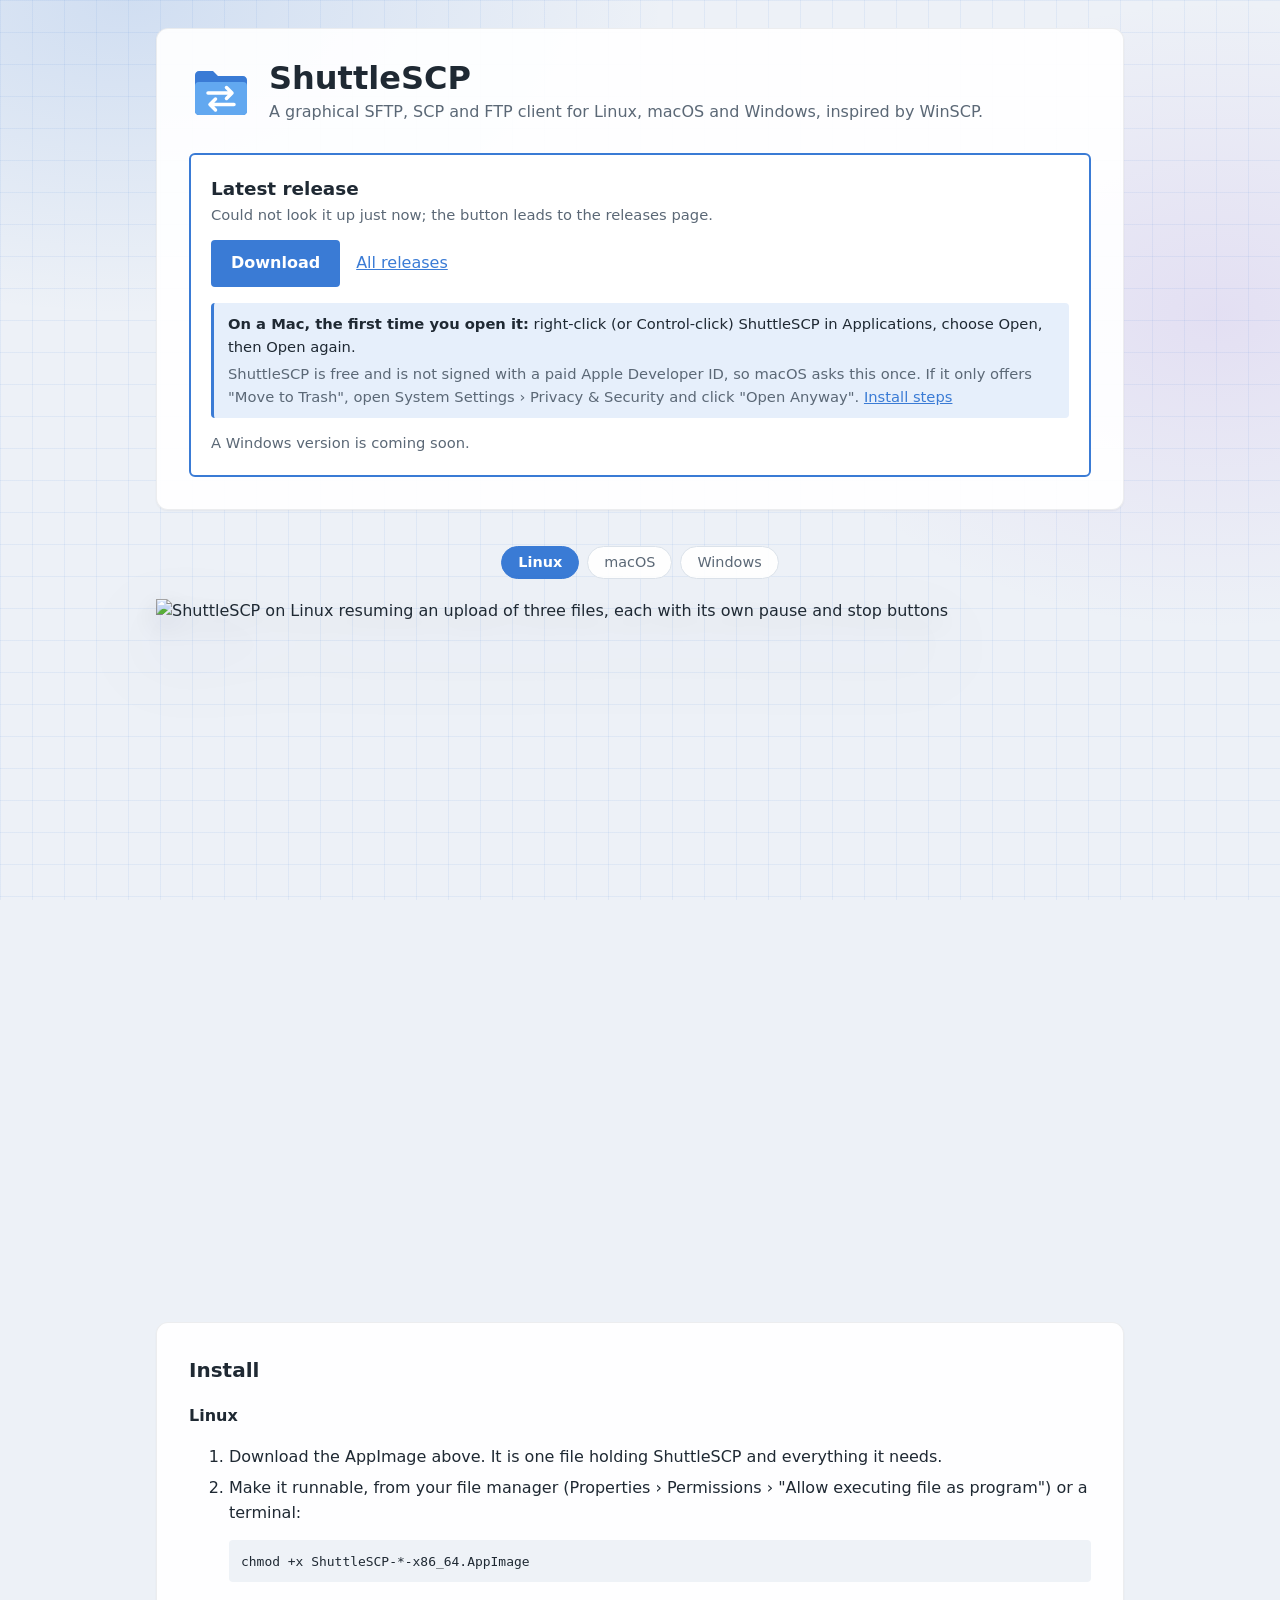
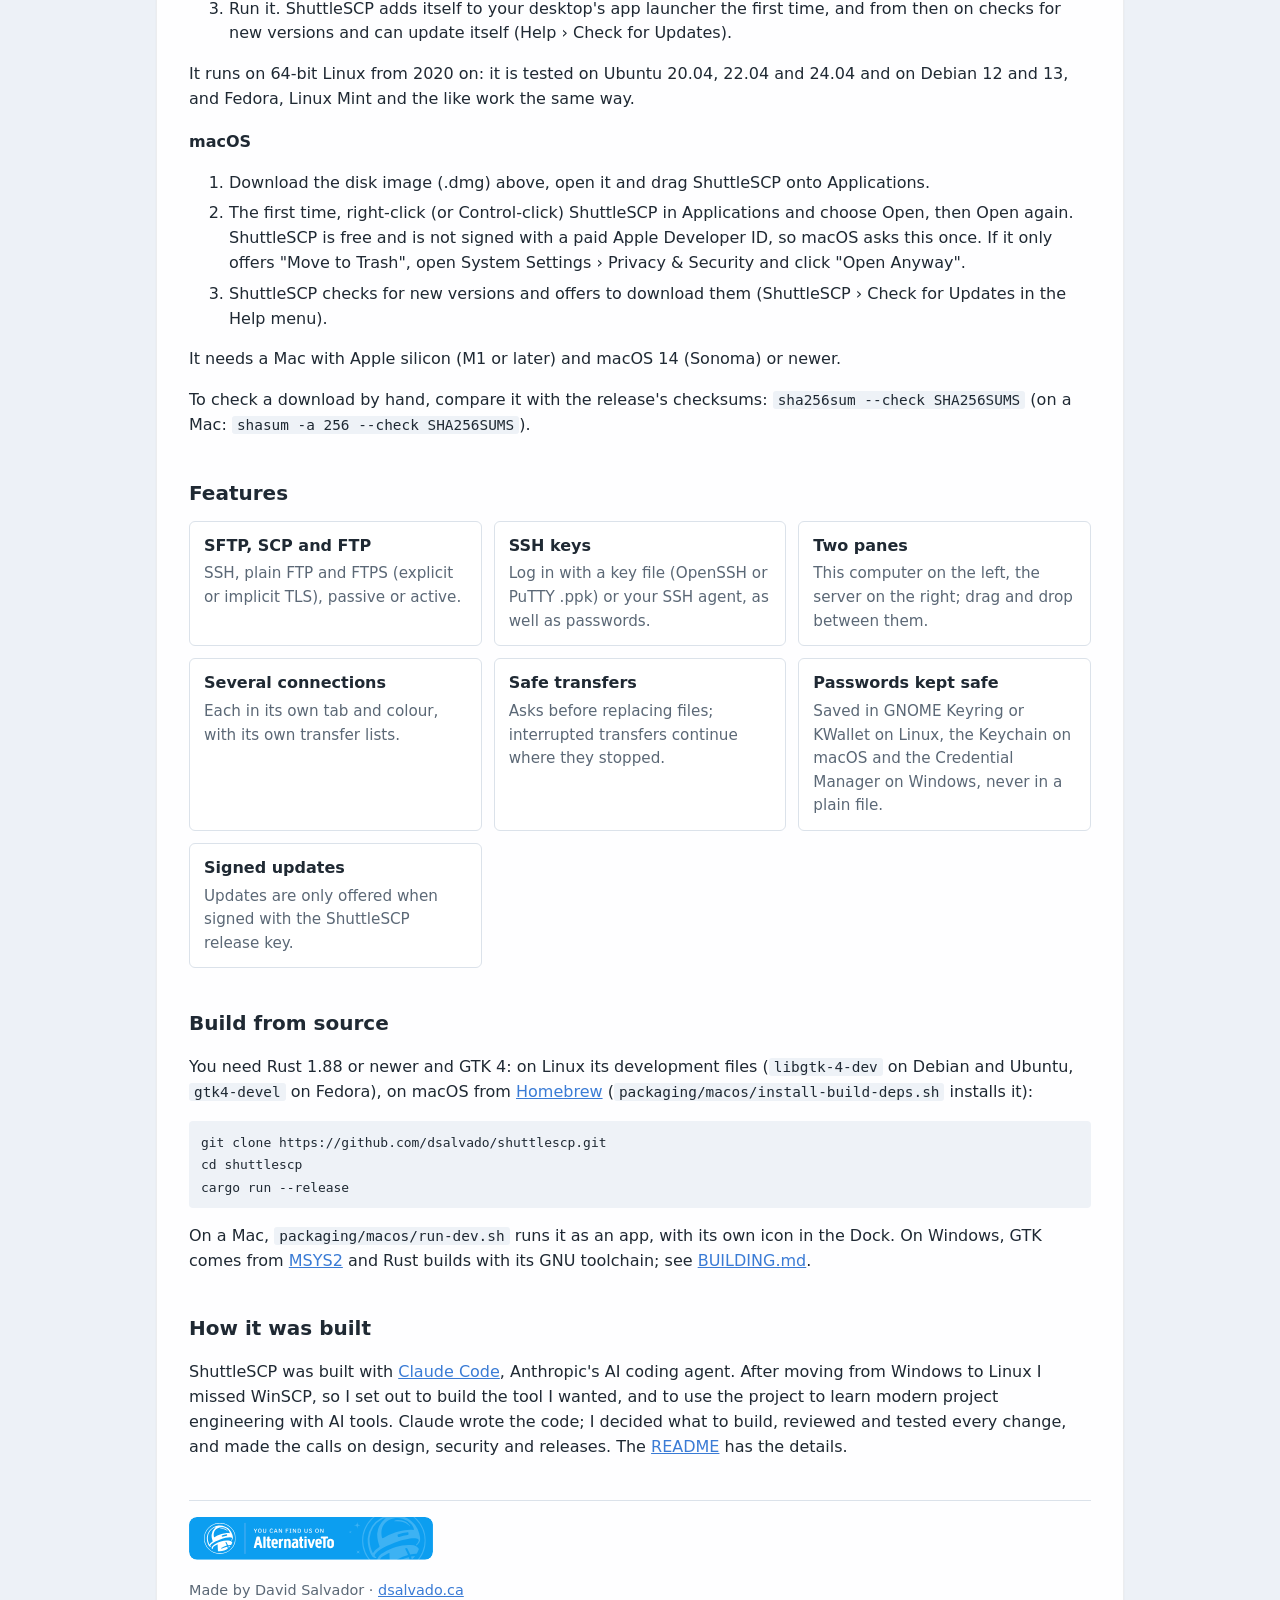
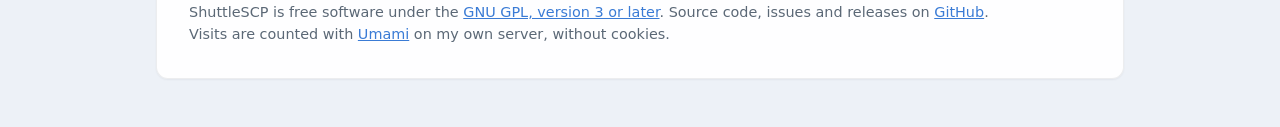
==== site/index.html @ 7f3592f1 "Add the AlternativeTo badge to the website footer ShuttleSCP is listed on AlternativeTo, which offer" ====
<!doctype html>
<html lang="en">
<head>
<meta charset="utf-8">
<meta name="viewport" content="width=device-width, initial-scale=1">
<title>ShuttleSCP</title>
<meta name="description" content="ShuttleSCP: a graphical SFTP, SCP and FTP client for Linux and macOS, inspired by WinSCP.">
<link rel="icon" type="image/svg+xml" href="data:image/svg+xml,%3Csvg xmlns='http://www.w3.org/2000/svg' viewBox='0 0 256 256'%3E%3Cpath d='M24 56c0-8.8 7.2-16 16-16h56l20 20h100c8.8 0 16 7.2 16 16v124c0 8.8-7.2 16-16 16H40c-8.8 0-16-7.2-16-16z' fill='%233a7bd5'/%3E%3Crect x='24' y='84' width='208' height='132' rx='16' fill='%2362a8f0'/%3E%3Cg fill='none' stroke='%23fff' stroke-width='14' stroke-linecap='round' stroke-linejoin='round'%3E%3Cpath d='M76 128h96M150 106l22 22-22 22M180 174H84M106 152l-22 22 22 22'/%3E%3C/g%3E%3C/svg%3E">
<style>
  /* Colours: the app's blue on a plain page; dark when the visitor's system is. */
  :root {
    --bg: #f6f8fb;
    --card: #ffffff;
    --text: #1f2933;
    --muted: #5b6876;
    --line: #dbe2ea;
    --accent: #3a7bd5;
    --accent-text: #ffffff;
    --accent-soft: #e6effb;
    --code: #eef2f7;
    --page: #edf1f7;
    --grid: rgba(58, 123, 213, 0.08);
    --glow-1: rgba(58, 123, 213, 0.16);
    --glow-2: rgba(155, 95, 211, 0.12);
    --panel: rgba(255, 255, 255, 0.92);
    --panel-line: rgba(31, 41, 51, 0.08);
    --lift: drop-shadow(0 34px 38px rgba(20, 32, 64, 0.28)) drop-shadow(0 10px 14px rgba(20, 32, 64, 0.16));
  }
  @media (prefers-color-scheme: dark) {
    :root {
      --bg: #16191d;
      --card: #1f2328;
      --text: #e6e9ed;
      --muted: #9aa5b1;
      --line: #313840;
      --accent: #5b9bf0;
      --accent-text: #0d1117;
      --accent-soft: #1c2a3d;
      --code: #2a3038;
      --page: #12151a;
      --grid: rgba(255, 255, 255, 0.045);
      --glow-1: rgba(91, 155, 240, 0.14);
      --glow-2: rgba(155, 95, 211, 0.10);
      --panel: rgba(31, 35, 40, 0.94);
      --panel-line: rgba(255, 255, 255, 0.06);
      --lift: drop-shadow(0 34px 38px rgba(0, 0, 0, 0.6)) drop-shadow(0 10px 14px rgba(0, 0, 0, 0.45));
    }
  }
  * { box-sizing: border-box; }
  /* The script hides and shows parts with the hidden attribute; styles that set
     display (such as .button) would otherwise override it. */
  [hidden] { display: none !important; }
  /* A slide waiting off to the right must not widen the page. */
  html { overflow-x: clip; }
  /* The page: a faint grid on a soft tint with two gentle colour glows. The text sits on
     light panels; the screenshot sits on the grid itself, lifted off it by its shadow. */
  body {
    margin: 0;
    background:
      linear-gradient(var(--grid) 1px, transparent 1px) 0 0 / 32px 32px,
      linear-gradient(90deg, var(--grid) 1px, transparent 1px) 0 0 / 32px 32px,
      radial-gradient(60vw 50vh at 10% 0%, var(--glow-1), transparent 70%),
      radial-gradient(50vw 50vh at 95% 35%, var(--glow-2), transparent 70%),
      var(--page);
    background-attachment: fixed;
    min-height: 100vh;
    color: var(--text);
    font: 16px/1.55 system-ui, -apple-system, "Segoe UI", Cantarell, Ubuntu, sans-serif;
  }
  main { max-width: 1000px; margin: 0 auto; padding: 28px 16px 48px; }
  .panel {
    background: var(--panel);
    border: 1px solid var(--panel-line);
    border-radius: 12px;
    padding: clamp(18px, 4vw, 32px);
    box-shadow: 0 1px 2px rgba(15, 23, 42, 0.05);
  }
  .panel > h2:first-child { margin-top: 0; }
  a { color: var(--accent); }
  code, pre { font-family: ui-monospace, "DejaVu Sans Mono", monospace; font-size: 0.9em; }
  code { background: var(--code); padding: 1px 5px; border-radius: 3px; }
  pre { background: var(--code); padding: 10px 12px; border-radius: 4px; overflow-x: auto; }
  pre code { background: none; padding: 0; }
  h2 { font-size: 1.25rem; margin: 40px 0 12px; }
  h3.platform { font-size: 1rem; margin: 18px 0 6px; }

  header { display: flex; align-items: center; gap: 16px; }
  header svg { width: 64px; height: 64px; flex: none; }
  header h1 { margin: 0; font-size: 2rem; line-height: 1.1; }
  header p { margin: 4px 0 0; color: var(--muted); }

  .download {
    margin-top: 28px;
    background: var(--card);
    border: 2px solid var(--accent);
    border-radius: 6px;
    padding: 20px;
  }
  .download .version { font-size: 1.15rem; font-weight: 600; }
  .download .meta, .download p.meta { color: var(--muted); font-size: 0.92rem; }
  .download p.meta { margin: 14px 0 0; }
  /* What macOS or Windows asks the first time, shown before anyone downloads. */
  .os-note {
    margin-top: 16px;
    padding: 10px 14px;
    border-left: 3px solid var(--accent);
    border-radius: 4px;
    background: var(--accent-soft);
    font-size: 0.92rem;
  }
  .os-note p { margin: 0; }
  .os-note p + p { margin-top: 4px; color: var(--muted); }
  .pill {
    display: inline-block;
    margin-left: 8px;
    padding: 1px 8px;
    border-radius: 10px;
    background: var(--accent-soft);
    color: var(--accent);
    font-size: 0.8rem;
    font-weight: 600;
    vertical-align: middle;
  }
  .actions { display: flex; flex-wrap: wrap; gap: 10px 16px; align-items: center; margin-top: 14px; }
  .button {
    display: inline-block;
    background: var(--accent);
    color: var(--accent-text);
    text-decoration: none;
    font-weight: 600;
    padding: 9px 18px;
    border: 2px solid var(--accent);
    border-radius: 4px;
  }
  .button.secondary { background: none; color: var(--accent); }
  .button:hover { filter: brightness(1.08); }
  .notes {
    margin-top: 16px;
    border-top: 1px solid var(--line);
    padding-top: 12px;
    font-size: 0.95rem;
  }
  .notes h1, .notes h2, .notes h3 { font-size: 1rem; margin: 12px 0 6px; }
  .notes ul { padding-left: 20px; }

  /* Screenshots: one per system, taking turns (script below), on the page's grid. Each
     casts its own shadow (drop-shadow follows its outline, the Mac window's rounded
     corners too), so it seems to float above the page. The next one slides in from
     the right as the current one leaves to the left. */
  .shots { margin: 36px 0 80px; }
  .shot-frame {
    position: relative;
    aspect-ratio: 1200 / 798;
    /* Slides that have moved off are hidden, but the clip stands well clear of the
       pictures so their shadows are never cut. */
    clip-path: inset(-70px);
  }
  .shot {
    position: absolute;
    inset: 0;
    width: 100%;
    height: 100%;
    object-fit: contain;
    opacity: 0;
    transform: translateX(105%);
    transition: transform 0.6s cubic-bezier(0.22, 0.61, 0.36, 1), opacity 0.6s ease;
    filter: var(--lift);
  }
  .shot.is-shown { opacity: 1; transform: none; }
  .shot.is-leaving { opacity: 0; transform: translateX(-105%); }
  .shot-tabs { display: flex; justify-content: center; gap: 8px; margin-bottom: 20px; }
  .shot-tabs button {
    font: inherit;
    font-size: 0.9rem;
    color: var(--muted);
    background: var(--panel);
    border: 1px solid var(--line);
    border-radius: 999px;
    padding: 4px 16px;
    cursor: pointer;
  }
  .shot-tabs button:hover { color: var(--text); }
  .shot-tabs button[aria-selected="true"] {
    color: var(--accent-text);
    background: var(--accent);
    border-color: var(--accent);
    font-weight: 600;
  }
  @media (prefers-reduced-motion: reduce) {
    .shot, .shot.is-leaving { transition: none; transform: none; }
  }

  .features { display: grid; grid-template-columns: repeat(auto-fit, minmax(260px, 1fr)); gap: 12px; }
  .feature { background: var(--card); border: 1px solid var(--line); border-radius: 6px; padding: 12px 14px; }
  .feature h3 { margin: 0 0 4px; font-size: 1rem; }
  .feature p { margin: 0; color: var(--muted); font-size: 0.95rem; }

  ol li { margin-bottom: 6px; }
  footer { margin-top: 40px; color: var(--muted); font-size: 0.9rem; border-top: 1px solid var(--line); padding-top: 16px; }
  .listed { display: inline-block; margin-bottom: 12px; }
  .listed img { display: block; width: 244px; max-width: 100%; height: auto; }
</style>
<!-- Visit counts (Umami on the author's own server: no cookies, no personal data). -->
<script defer src="https://analytics.dsalvado.ca/script.js"
        data-website-id="c864ac17-65f7-420c-96c9-7fe7884ec8a8"
        data-domains="shuttlescp.dsalvado.ca"></script>
</head>
<body>
<main>
 <div class="panel">
  <header>
    <svg viewBox="0 0 256 256" aria-hidden="true">
      <path d="M24 56c0-8.8 7.2-16 16-16h56l20 20h100c8.8 0 16 7.2 16 16v124c0 8.8-7.2 16-16 16H40c-8.8 0-16-7.2-16-16z" fill="#3a7bd5"/>
      <rect x="24" y="84" width="208" height="132" rx="16" fill="#62a8f0"/>
      <g fill="none" stroke="#fff" stroke-width="14" stroke-linecap="round" stroke-linejoin="round">
        <path d="M76 128h96M150 106l22 22-22 22M180 174H84M106 152l-22 22 22 22"/>
      </g>
    </svg>
    <div>
      <h1>ShuttleSCP</h1>
      <p>A graphical SFTP, SCP and FTP client for Linux, macOS and Windows, inspired by WinSCP.</p>
    </div>
  </header>

  <!-- Filled in from the latest GitHub release when the page opens (script below). -->
  <section class="download" id="download" aria-live="polite">
    <div class="version" id="release-version">Looking up the latest release…</div>
    <div class="meta" id="release-meta"></div>
    <div class="actions" id="download-actions">
      <a class="button" id="download-linux" data-umami-event="download-linux" href="https://github.com/dsalvado/shuttlescp/releases/latest">Download</a>
      <a class="button secondary" id="download-macos" data-umami-event="download-macos" href="https://github.com/dsalvado/shuttlescp/releases/latest" hidden>Download for macOS</a>
      <a class="button secondary" id="download-windows" data-umami-event="download-windows" href="https://github.com/dsalvado/shuttlescp/releases/latest" hidden>Download for Windows</a>
      <a id="all-releases" data-umami-event="all-releases" href="https://github.com/dsalvado/shuttlescp/releases">All releases</a>
      <a id="checksums" data-umami-event="checksums" href="https://github.com/dsalvado/shuttlescp/releases/latest" hidden>SHA-256 checksums</a>
    </div>
    <div class="os-note" id="windows-note" hidden>
      <p><strong>On Windows, the first time you run the installer:</strong> if Windows says
        "Windows protected your PC", click "More info", then "Run anyway".</p>
      <p>ShuttleSCP is free and its installer is not signed with a paid code-signing certificate,
        so Windows SmartScreen asks this once. <a href="#install-windows">Install steps</a></p>
    </div>
    <div class="os-note" id="mac-note">
      <p><strong>On a Mac, the first time you open it:</strong> right-click (or Control-click)
        ShuttleSCP in Applications, choose Open, then Open again.</p>
      <p>ShuttleSCP is free and is not signed with a paid Apple Developer ID, so macOS asks this
        once. If it only offers "Move to Trash", open System Settings › Privacy &amp; Security and
        click "Open Anyway". <a href="#install-macos">Install steps</a></p>
    </div>
    <div class="notes" id="release-notes" hidden></div>
    <p class="meta" id="coming-soon">A Windows version is coming soon.</p>
  </section>
 </div>

  <figure class="shots" id="shots" aria-label="Screenshots">
    <div class="shot-tabs" role="tablist" aria-label="Show the screenshot for"></div>
    <div class="shot-frame">
      <img class="shot is-shown" data-system="Linux" src="screenshot.png" width="1474" height="856"
           alt="ShuttleSCP on Linux resuming an upload of three files, each with its own pause and stop buttons">
      <img class="shot" data-system="macOS" src="screenshot-macos.png" width="1200" height="747"
           alt="ShuttleSCP on macOS, with the Mac's window buttons, menus and file icons" loading="lazy">
      <img class="shot" data-system="Windows" src="screenshot-windows.png" width="1200" height="876"
           alt="ShuttleSCP on Windows, with a server connected and Explorer's file icons" loading="lazy">
    </div>
  </figure>

 <div class="panel">
  <h2>Install</h2>
  <h3 class="platform">Linux</h3>
  <ol>
    <li>Download the AppImage above. It is one file holding ShuttleSCP and everything it needs.</li>
    <li>Make it runnable, from your file manager (Properties › Permissions › "Allow executing file
      as program") or a terminal:
      <pre><code>chmod +x ShuttleSCP-*-x86_64.AppImage</code></pre></li>
    <li>Run it. ShuttleSCP adds itself to your desktop's app launcher the first time, and from then
      on checks for new versions and can update itself (Help › Check for Updates).</li>
  </ol>
  <p>It runs on 64-bit Linux from 2020 on: it is tested on Ubuntu 20.04, 22.04 and 24.04
    and on Debian 12 and 13, and Fedora, Linux Mint and the like work the same way.</p>
  <h3 class="platform" id="install-macos">macOS</h3>
  <ol>
    <li>Download the disk image (.dmg) above, open it and drag ShuttleSCP onto Applications.</li>
    <li>The first time, right-click (or Control-click) ShuttleSCP in Applications and choose Open,
      then Open again. ShuttleSCP is free and is not signed with a paid Apple Developer ID, so
      macOS asks this once. If it only offers "Move to Trash", open System Settings › Privacy &amp;
      Security and click "Open Anyway".</li>
    <li>ShuttleSCP checks for new versions and offers to download them (ShuttleSCP › Check for
      Updates in the Help menu).</li>
  </ol>
  <p>It needs a Mac with Apple silicon (M1 or later) and macOS 14 (Sonoma) or newer.</p>
  <!-- Shown once the latest release has a Windows installer (script below). -->
  <div id="install-windows-steps" hidden>
  <h3 class="platform" id="install-windows">Windows</h3>
  <ol>
    <li>Download the installer above and run it. It installs ShuttleSCP for your user only, with
      no administrator rights needed, and adds it to the Start menu.</li>
    <li>The first time, Windows SmartScreen may say "Windows protected your PC": click "More info",
      then "Run anyway". ShuttleSCP is free and its installer is not signed with a paid
      code-signing certificate, so Windows asks this once.</li>
    <li>ShuttleSCP checks for new versions and can update itself (Help › Check for Updates). To
      remove it, use Settings › Apps.</li>
  </ol>
  <p>It needs 64-bit Windows 10 or 11.</p>
  </div>
  <p>To check a download by hand, compare it with the release's checksums:
    <code>sha256sum --check SHA256SUMS</code> (on a Mac: <code>shasum -a 256 --check SHA256SUMS</code>).</p>

  <h2>Features</h2>
  <div class="features">
    <div class="feature"><h3>SFTP, SCP and FTP</h3><p>SSH, plain FTP and FTPS (explicit or implicit TLS), passive or active.</p></div>
    <div class="feature"><h3>SSH keys</h3><p>Log in with a key file (OpenSSH or PuTTY .ppk) or your SSH agent, as well as passwords.</p></div>
    <div class="feature"><h3>Two panes</h3><p>This computer on the left, the server on the right; drag and drop between them.</p></div>
    <div class="feature"><h3>Several connections</h3><p>Each in its own tab and colour, with its own transfer lists.</p></div>
    <div class="feature"><h3>Safe transfers</h3><p>Asks before replacing files; interrupted transfers continue where they stopped.</p></div>
    <div class="feature"><h3>Passwords kept safe</h3><p>Saved in GNOME Keyring or KWallet on Linux, the Keychain on macOS and the Credential Manager on Windows, never in a plain file.</p></div>
    <div class="feature"><h3>Signed updates</h3><p>Updates are only offered when signed with the ShuttleSCP release key.</p></div>
  </div>

  <h2>Build from source</h2>
  <p>You need Rust 1.88 or newer and GTK 4: on Linux its development files
    (<code>libgtk-4-dev</code> on Debian and Ubuntu, <code>gtk4-devel</code> on Fedora), on macOS
    from <a href="https://brew.sh">Homebrew</a> (<code>packaging/macos/install-build-deps.sh</code>
    installs it):</p>
  <pre><code>git clone https://github.com/dsalvado/shuttlescp.git
cd shuttlescp
cargo run --release</code></pre>
  <p>On a Mac, <code>packaging/macos/run-dev.sh</code> runs it as an app, with its own icon in the
    Dock. On Windows, GTK comes from <a href="https://www.msys2.org">MSYS2</a> and Rust builds with
    its GNU toolchain; see <a href="https://github.com/dsalvado/shuttlescp/blob/master/BUILDING.md">BUILDING.md</a>.</p>

  <h2>How it was built</h2>
  <p>ShuttleSCP was built with <a href="https://claude.com/claude-code">Claude Code</a>,
    Anthropic's AI coding agent. After moving from Windows to Linux I missed WinSCP, so I
    set out to build the tool I wanted, and to use the project to learn modern project
    engineering with AI tools. Claude wrote the code; I decided what to build, reviewed and
    tested every change, and made the calls on design, security and releases. The
    <a href="https://github.com/dsalvado/shuttlescp#how-this-was-built">README</a> has the
    details.</p>

  <footer>
    <!-- AlternativeTo's badge, served from this site so visits stay off third-party servers. -->
    <a class="listed" data-umami-event="alternativeto" target="_blank" rel="noopener"
       href="https://alternativeto.net/software/shuttlescp/about/?utm_source=badge&amp;utm_medium=referral">
      <img src="alternativeto-badge.svg" width="406" height="73" alt="ShuttleSCP on AlternativeTo">
    </a><br>
    Made by David Salvador · <a href="https://dsalvado.ca">dsalvado.ca</a><br>
    ShuttleSCP is free software under the
    <a href="https://github.com/dsalvado/shuttlescp/blob/master/LICENSE">GNU GPL, version 3 or later</a>.
    Source code, issues and releases on <a href="https://github.com/dsalvado/shuttlescp">GitHub</a>.<br>
    Visits are counted with <a href="https://umami.is">Umami</a> on my own server, without cookies.
  </footer>
 </div>
</main>

<script>
  // Screenshots: one tab per system under the picture, and the pictures take turns every
  // few seconds, until the visitor picks one, while the pointer or keyboard is not on
  // them, and not at all for visitors who asked their system for less motion.
  (() => {
    const shots = [...document.querySelectorAll("#shots .shot")];
    const tabs = document.querySelector("#shots .shot-tabs");
    let current = 0;
    let timer = null;
    const show = (index) => {
      const leaving = current;
      current = index;
      shots.forEach((shot, i) => {
        shot.classList.toggle("is-shown", i === index);
        shot.classList.toggle("is-leaving", i === leaving && i !== index);
      });
      [...tabs.children].forEach((tab, i) => tab.setAttribute("aria-selected", String(i === index)));
    };
    shots.forEach((shot, index) => {
      const tab = document.createElement("button");
      tab.type = "button";
      tab.setAttribute("role", "tab");
      tab.textContent = shot.dataset.system;
      tab.addEventListener("click", () => { stop(); show(index); });
      tabs.append(tab);
    });
    const start = () => {
      if (timer || matchMedia("(prefers-reduced-motion: reduce)").matches) return;
      timer = setInterval(() => show((current + 1) % shots.length), 3500);
    };
    const stop = () => { clearInterval(timer); timer = null; };
    let picked = false;
    tabs.addEventListener("click", () => { picked = true; });
    const figure = document.getElementById("shots");
    figure.addEventListener("mouseenter", stop);
    figure.addEventListener("mouseleave", () => { if (!picked) start(); });
    figure.addEventListener("focusin", stop);
    figure.addEventListener("focusout", () => { if (!picked) start(); });
    show(0);
    start();
  })();

  // Show the latest release: its version, date, downloads and notes. GitHub's public API
  // needs no account; it allows 60 requests an hour from each visitor's address, plenty
  // for a page opened by hand. If it cannot be reached, the links above still lead to
  // the releases page.
  (async () => {
    const repo = "dsalvado/shuttlescp";
    const version = document.getElementById("release-version");
    const meta = document.getElementById("release-meta");
    const actions = document.getElementById("download-actions");
    const linux = document.getElementById("download-linux");
    const macos = document.getElementById("download-macos");
    const windows = document.getElementById("download-windows");
    const macNote = document.getElementById("mac-note");
    const windowsNote = document.getElementById("windows-note");
    const checksums = document.getElementById("checksums");
    const notes = document.getElementById("release-notes");
    const comingSoon = document.getElementById("coming-soon");
    // The visitor's system, to put its download first.
    const platform = navigator.userAgentData?.platform ?? navigator.platform ?? "";
    const onMac = /mac/i.test(platform);
    const onWindows = /win/i.test(platform);
    // Put a download first and highlight it, the others staying secondary.
    const putFirst = (button) => {
      for (const other of [linux, macos, windows]) other.classList.add("secondary");
      button.classList.remove("secondary");
      actions.prepend(button);
    };
    try {
      const response = await fetch(`https://api.github.com/repos/${repo}/releases/latest`, {
        // Asks for the release notes already turned into (GitHub-sanitised) HTML.
        headers: { Accept: "application/vnd.github.html+json" },
      });
      if (response.status === 404) {
        version.textContent = "No release yet";
        meta.textContent = "The first release is on its way; until then, build it from source (below).";
        linux.hidden = true;
        return;
      }
      if (!response.ok) throw new Error(`GitHub answered ${response.status}`);
      const release = await response.json();
      const appimage = release.assets.find((asset) => asset.name.endsWith(".AppImage"));
      const dmg = release.assets.find((asset) => asset.name.endsWith(".dmg"));
      const setup = release.assets.find((asset) => asset.name.endsWith("-windows-x64-setup.exe"));
      const sums = release.assets.find((asset) => asset.name === "SHA256SUMS");
      const megabytes = (asset) => (asset.size / (1024 * 1024)).toFixed(0);
      const date = new Date(release.published_at).toLocaleDateString(undefined, {
        year: "numeric", month: "long", day: "numeric",
      });
      const number = release.tag_name.replace(/^v/, "");
      version.textContent = `ShuttleSCP ${number}`;
      // Versions 0.x are the public beta.
      if (number.startsWith("0.")) {
        const pill = document.createElement("span");
        pill.className = "pill";
        pill.textContent = "Public beta";
        version.append(pill);
      }
      const offered = [];
      if (appimage) {
        linux.href = appimage.browser_download_url;
        linux.textContent = "Download for Linux";
        offered.push(`Linux AppImage, 64-bit, ${megabytes(appimage)} MB`);
      } else {
        linux.href = release.html_url;
      }
      if (dmg) {
        macos.href = dmg.browser_download_url;
        macos.hidden = false;
        offered.push(`macOS disk image, Apple silicon, ${megabytes(dmg)} MB`);
      } else {
        macNote.hidden = true;
      }
      if (setup) {
        windows.href = setup.browser_download_url;
        windows.hidden = false;
        windowsNote.hidden = false;
        document.getElementById("install-windows-steps").hidden = false;
        offered.push(`Windows installer, 64-bit, ${megabytes(setup)} MB`);
      }
      // A Mac or Windows visitor gets their download first and highlighted, and only
      // their system's first-run note.
      if (onMac && dmg) {
        putFirst(macos);
        windowsNote.hidden = true;
      } else if (onWindows && setup) {
        putFirst(windows);
        macNote.hidden = true;
      }
      const missing = [dmg ? null : "macOS", setup ? null : "Windows"].filter(Boolean);
      comingSoon.hidden = missing.length === 0;
      if (missing.length > 0) {
        comingSoon.textContent = `${missing.length === 1 ? "A " : ""}${missing.join(" and ")} version${missing.length === 1 ? " is" : "s are"} coming soon.`;
      }
      meta.textContent = [`Released ${date}`, ...offered].join(" · ");
      if (sums) {
        checksums.href = sums.browser_download_url;
        checksums.hidden = false;
      }
      if (release.body_html) {
        notes.innerHTML = release.body_html;
        notes.hidden = false;
      }
    } catch (error) {
      version.textContent = "Latest release";
      meta.textContent = "Could not look it up just now; the button leads to the releases page.";
    }
  })();
</script>
</body>
</html>
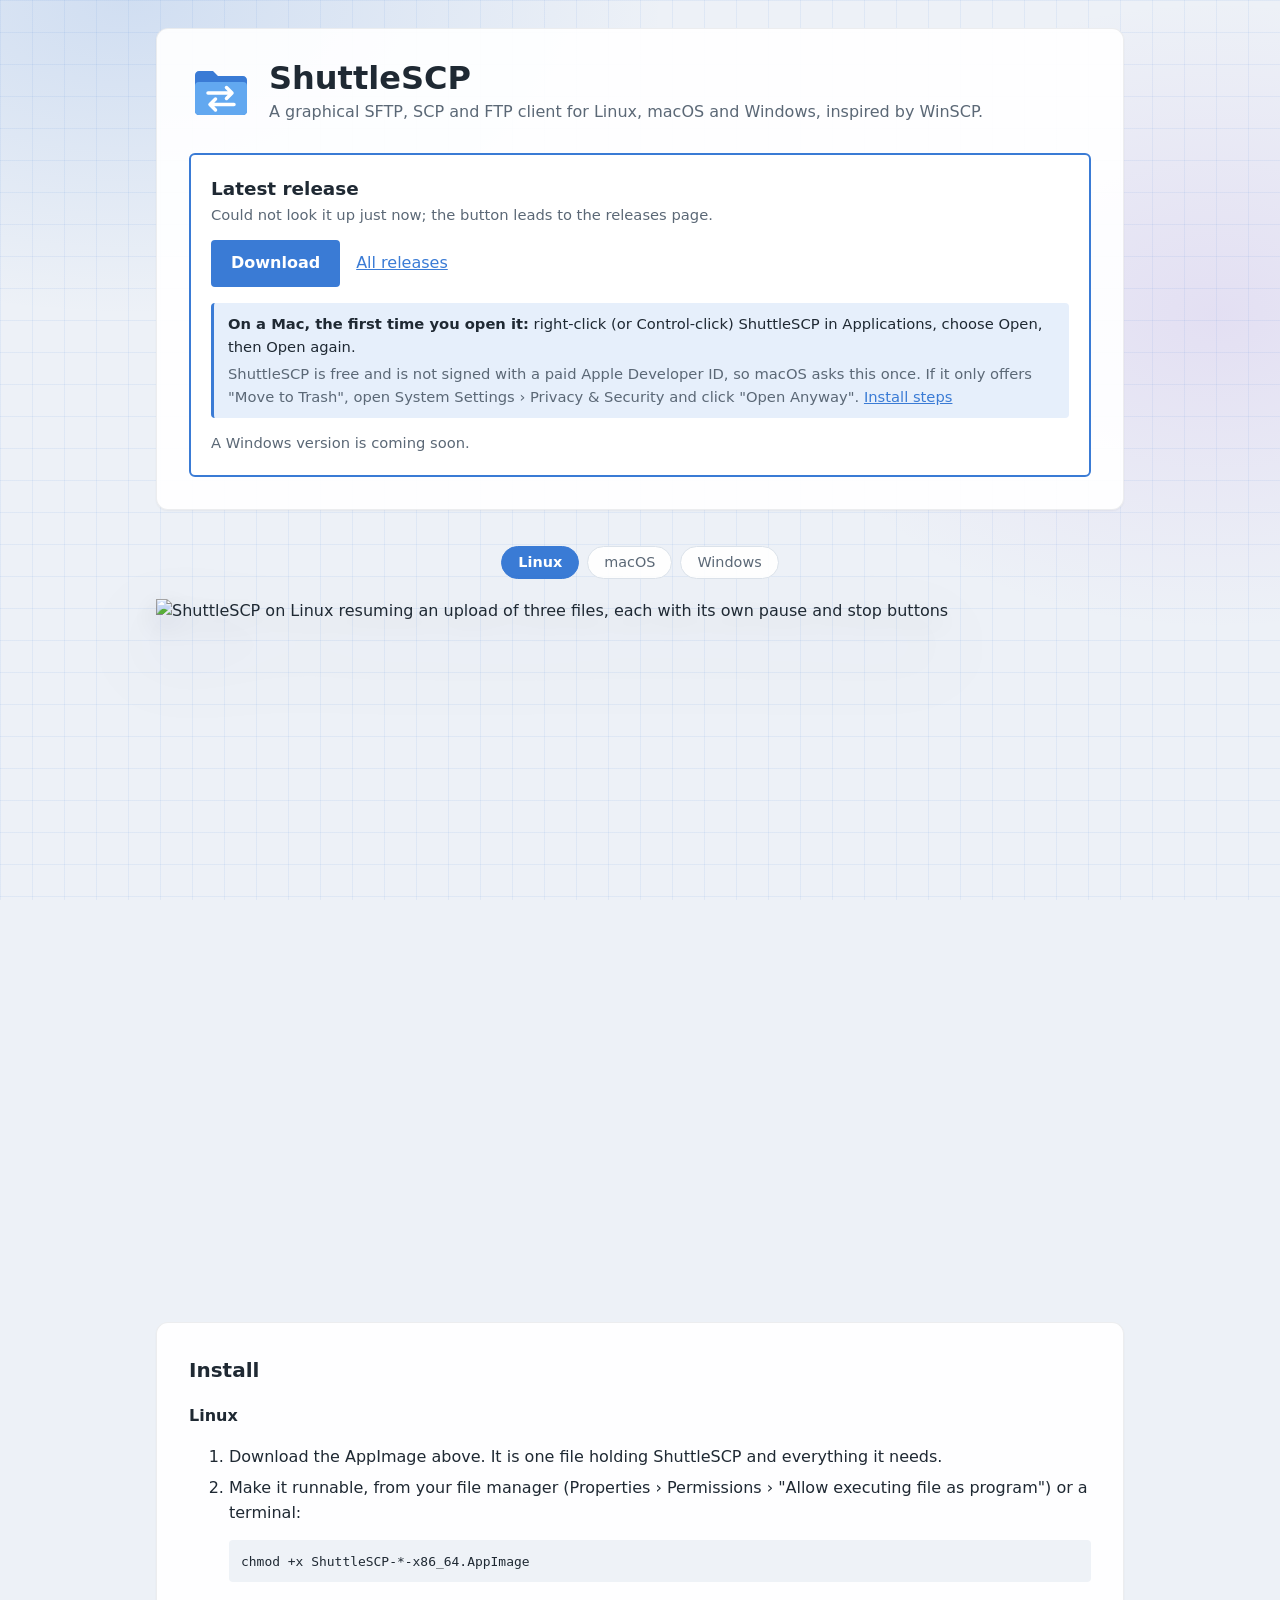
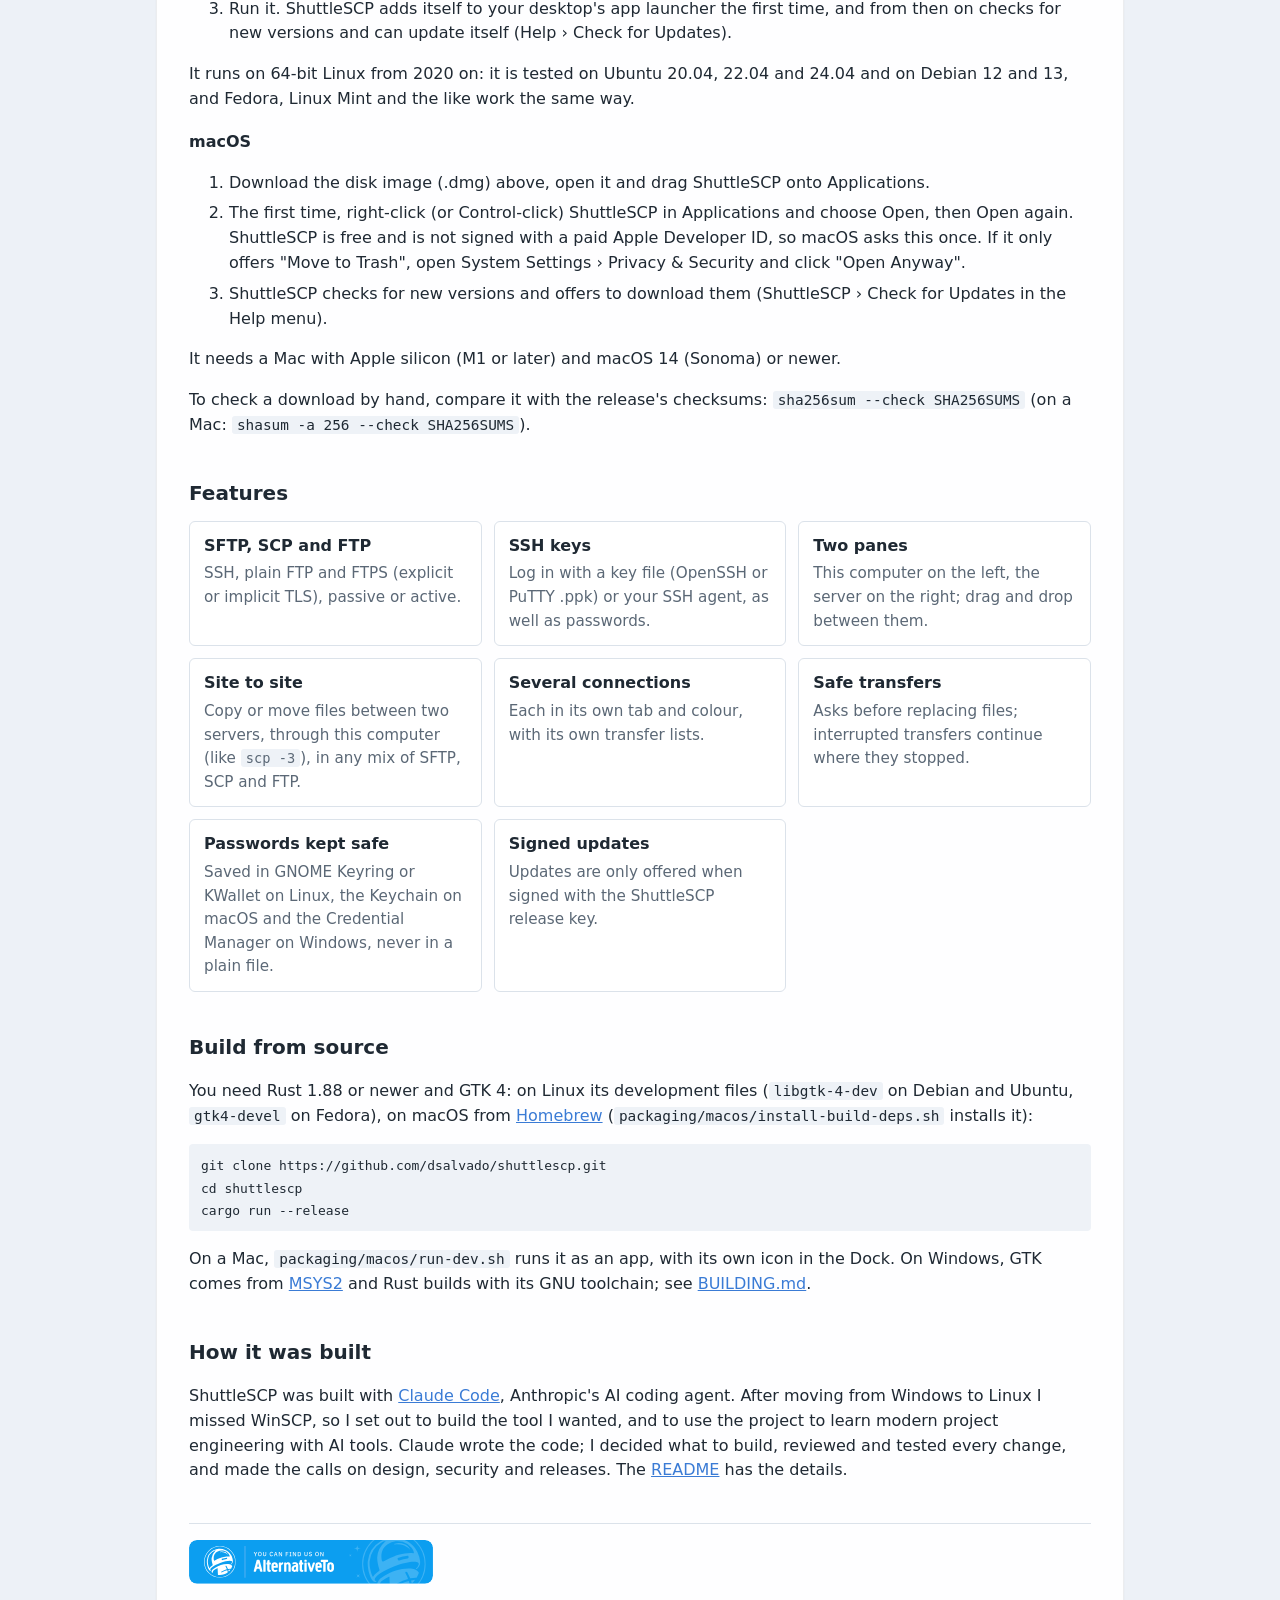
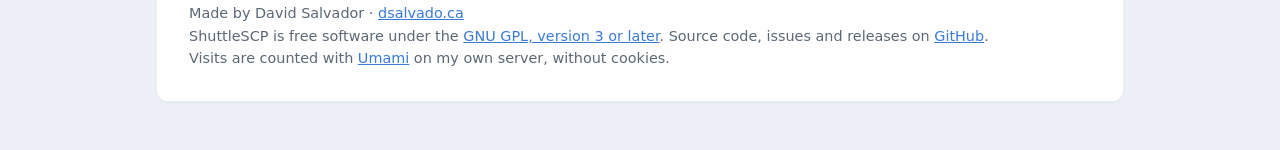
==== commit 652f9e7c: "List site-to-site copying on the website; name Windows in its description Adds a Site to site card t" ====
--- a/site/index.html
+++ b/site/index.html
@@ -4,7 +4,7 @@
 <meta charset="utf-8">
 <meta name="viewport" content="width=device-width, initial-scale=1">
 <title>ShuttleSCP</title>
-<meta name="description" content="ShuttleSCP: a graphical SFTP, SCP and FTP client for Linux and macOS, inspired by WinSCP.">
+<meta name="description" content="ShuttleSCP: a graphical SFTP, SCP and FTP client for Linux, macOS and Windows, inspired by WinSCP.">
 <link rel="icon" type="image/svg+xml" href="data:image/svg+xml,%3Csvg xmlns='http://www.w3.org/2000/svg' viewBox='0 0 256 256'%3E%3Cpath d='M24 56c0-8.8 7.2-16 16-16h56l20 20h100c8.8 0 16 7.2 16 16v124c0 8.8-7.2 16-16 16H40c-8.8 0-16-7.2-16-16z' fill='%233a7bd5'/%3E%3Crect x='24' y='84' width='208' height='132' rx='16' fill='%2362a8f0'/%3E%3Cg fill='none' stroke='%23fff' stroke-width='14' stroke-linecap='round' stroke-linejoin='round'%3E%3Cpath d='M76 128h96M150 106l22 22-22 22M180 174H84M106 152l-22 22 22 22'/%3E%3C/g%3E%3C/svg%3E">
 <style>
   /* Colours: the app's blue on a plain page; dark when the visitor's system is. */
@@ -309,6 +309,7 @@
     <div class="feature"><h3>SFTP, SCP and FTP</h3><p>SSH, plain FTP and FTPS (explicit or implicit TLS), passive or active.</p></div>
     <div class="feature"><h3>SSH keys</h3><p>Log in with a key file (OpenSSH or PuTTY .ppk) or your SSH agent, as well as passwords.</p></div>
     <div class="feature"><h3>Two panes</h3><p>This computer on the left, the server on the right; drag and drop between them.</p></div>
+    <div class="feature"><h3>Site to site</h3><p>Copy or move files between two servers, through this computer (like <code>scp -3</code>), in any mix of SFTP, SCP and FTP.</p></div>
     <div class="feature"><h3>Several connections</h3><p>Each in its own tab and colour, with its own transfer lists.</p></div>
     <div class="feature"><h3>Safe transfers</h3><p>Asks before replacing files; interrupted transfers continue where they stopped.</p></div>
     <div class="feature"><h3>Passwords kept safe</h3><p>Saved in GNOME Keyring or KWallet on Linux, the Keychain on macOS and the Credential Manager on Windows, never in a plain file.</p></div>
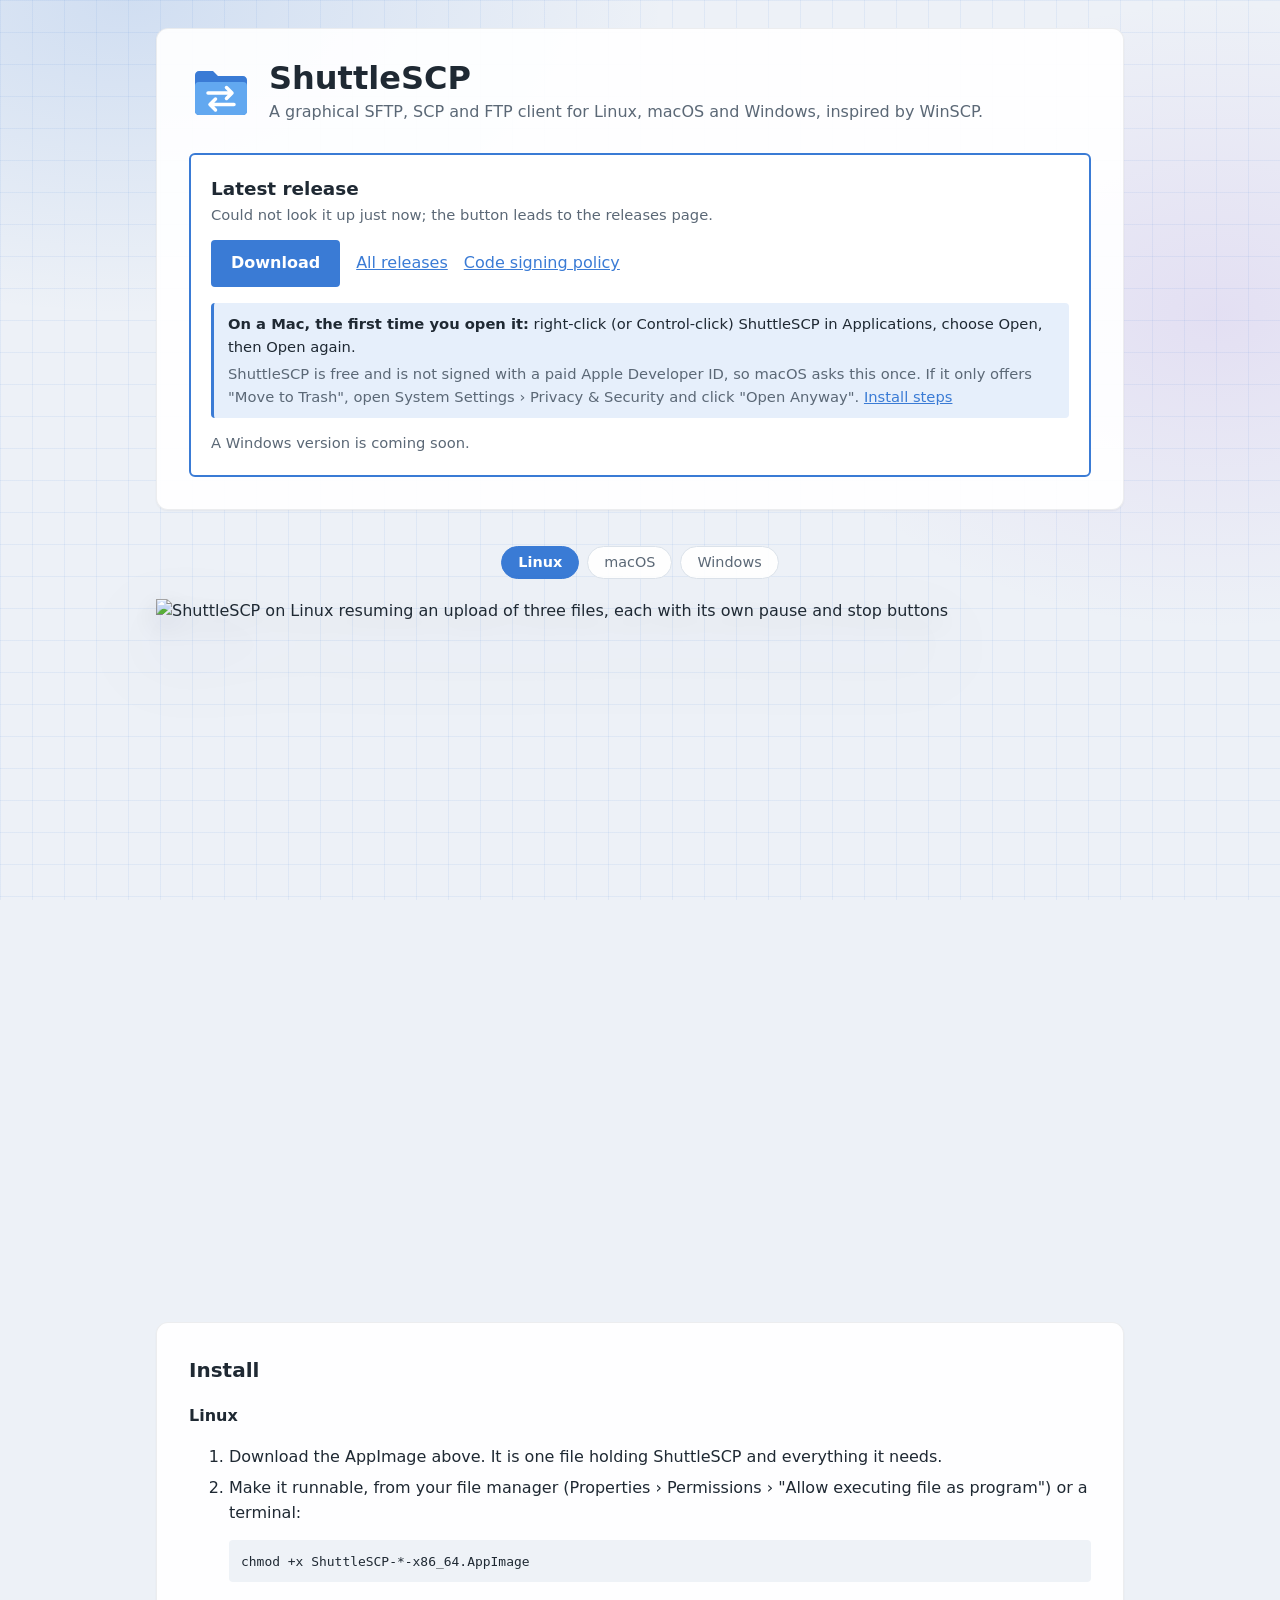
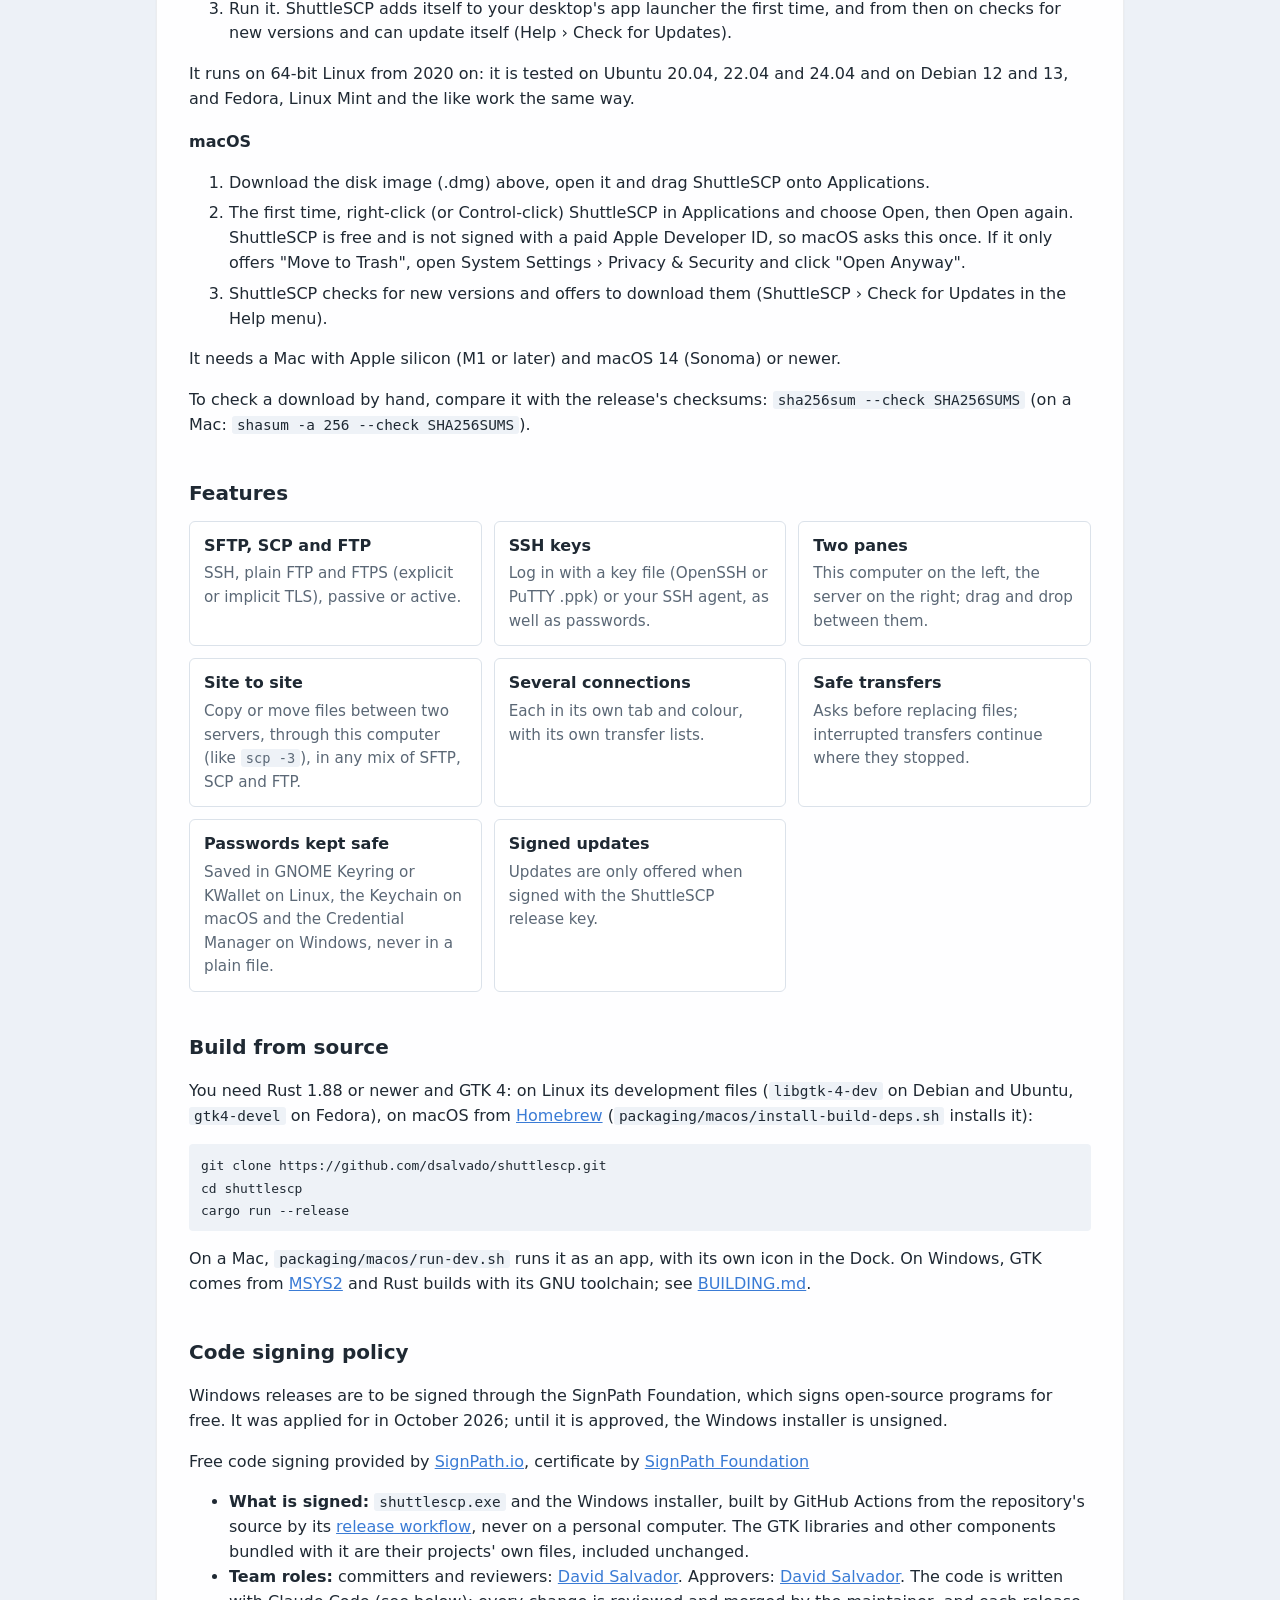
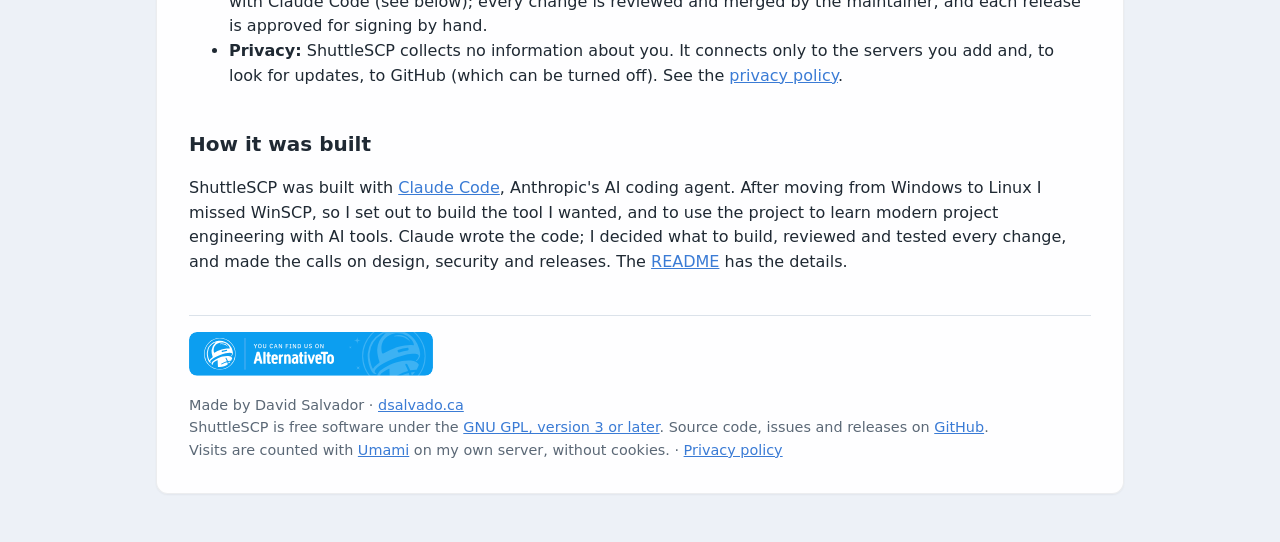
==== commit 9b14ccfc: "Code signing policy and privacy policy, for SignPath Foundation signing The SignPath Foundation sign" ====
--- a/site/index.html
+++ b/site/index.html
@@ -232,12 +232,14 @@
       <a class="button secondary" id="download-windows" data-umami-event="download-windows" href="https://github.com/dsalvado/shuttlescp/releases/latest" hidden>Download for Windows</a>
       <a id="all-releases" data-umami-event="all-releases" href="https://github.com/dsalvado/shuttlescp/releases">All releases</a>
       <a id="checksums" data-umami-event="checksums" href="https://github.com/dsalvado/shuttlescp/releases/latest" hidden>SHA-256 checksums</a>
+      <a id="signing-policy" href="#code-signing-policy">Code signing policy</a>
     </div>
     <div class="os-note" id="windows-note" hidden>
       <p><strong>On Windows, the first time you run the installer:</strong> if Windows says
         "Windows protected your PC", click "More info", then "Run anyway".</p>
-      <p>ShuttleSCP is free and its installer is not signed with a paid code-signing certificate,
-        so Windows SmartScreen asks this once. <a href="#install-windows">Install steps</a></p>
+      <p>ShuttleSCP is free and its installer is not signed yet (see the
+        <a href="#code-signing-policy">code signing policy</a>), so Windows SmartScreen asks this
+        once. <a href="#install-windows">Install steps</a></p>
     </div>
     <div class="os-note" id="mac-note">
       <p><strong>On a Mac, the first time you open it:</strong> right-click (or Control-click)
@@ -294,8 +296,8 @@
     <li>Download the installer above and run it. It installs ShuttleSCP for your user only, with
       no administrator rights needed, and adds it to the Start menu.</li>
     <li>The first time, Windows SmartScreen may say "Windows protected your PC": click "More info",
-      then "Run anyway". ShuttleSCP is free and its installer is not signed with a paid
-      code-signing certificate, so Windows asks this once.</li>
+      then "Run anyway". ShuttleSCP is free and its installer is not signed yet (see the
+      <a href="#code-signing-policy">code signing policy</a>), so Windows asks this once.</li>
     <li>ShuttleSCP checks for new versions and can update itself (Help › Check for Updates). To
       remove it, use Settings › Apps.</li>
   </ol>
@@ -328,6 +330,28 @@
     Dock. On Windows, GTK comes from <a href="https://www.msys2.org">MSYS2</a> and Rust builds with
     its GNU toolchain; see <a href="https://github.com/dsalvado/shuttlescp/blob/master/BUILDING.md">BUILDING.md</a>.</p>
 
+  <h2 id="code-signing-policy">Code signing policy</h2>
+  <p>Windows releases are to be signed through the SignPath Foundation, which signs
+    open-source programs for free. It was applied for in October 2026; until it is
+    approved, the Windows installer is unsigned.</p>
+  <p>Free code signing provided by <a href="https://about.signpath.io">SignPath.io</a>,
+    certificate by <a href="https://signpath.org">SignPath Foundation</a></p>
+  <ul>
+    <li><strong>What is signed:</strong> <code>shuttlescp.exe</code> and the Windows installer, built
+      by GitHub Actions from the repository's source by its
+      <a href="https://github.com/dsalvado/shuttlescp/blob/master/.github/workflows/release.yml">release workflow</a>,
+      never on a personal computer. The GTK libraries and other components bundled with it are
+      their projects' own files, included unchanged.</li>
+    <li><strong>Team roles:</strong> committers and reviewers:
+      <a href="https://github.com/dsalvado">David Salvador</a>. Approvers:
+      <a href="https://github.com/dsalvado">David Salvador</a>. The code is written with Claude
+      Code (see below); every change is reviewed and merged by the maintainer, and each release
+      is approved for signing by hand.</li>
+    <li><strong>Privacy:</strong> ShuttleSCP collects no information about you. It connects only to
+      the servers you add and, to look for updates, to GitHub (which can be turned off). See the
+      <a href="https://github.com/dsalvado/shuttlescp/blob/master/PRIVACY.md">privacy policy</a>.</li>
+  </ul>
+
   <h2>How it was built</h2>
   <p>ShuttleSCP was built with <a href="https://claude.com/claude-code">Claude Code</a>,
     Anthropic's AI coding agent. After moving from Windows to Linux I missed WinSCP, so I
@@ -348,6 +372,7 @@
     <a href="https://github.com/dsalvado/shuttlescp/blob/master/LICENSE">GNU GPL, version 3 or later</a>.
     Source code, issues and releases on <a href="https://github.com/dsalvado/shuttlescp">GitHub</a>.<br>
     Visits are counted with <a href="https://umami.is">Umami</a> on my own server, without cookies.
+    · <a href="https://github.com/dsalvado/shuttlescp/blob/master/PRIVACY.md">Privacy policy</a>
   </footer>
  </div>
 </main>
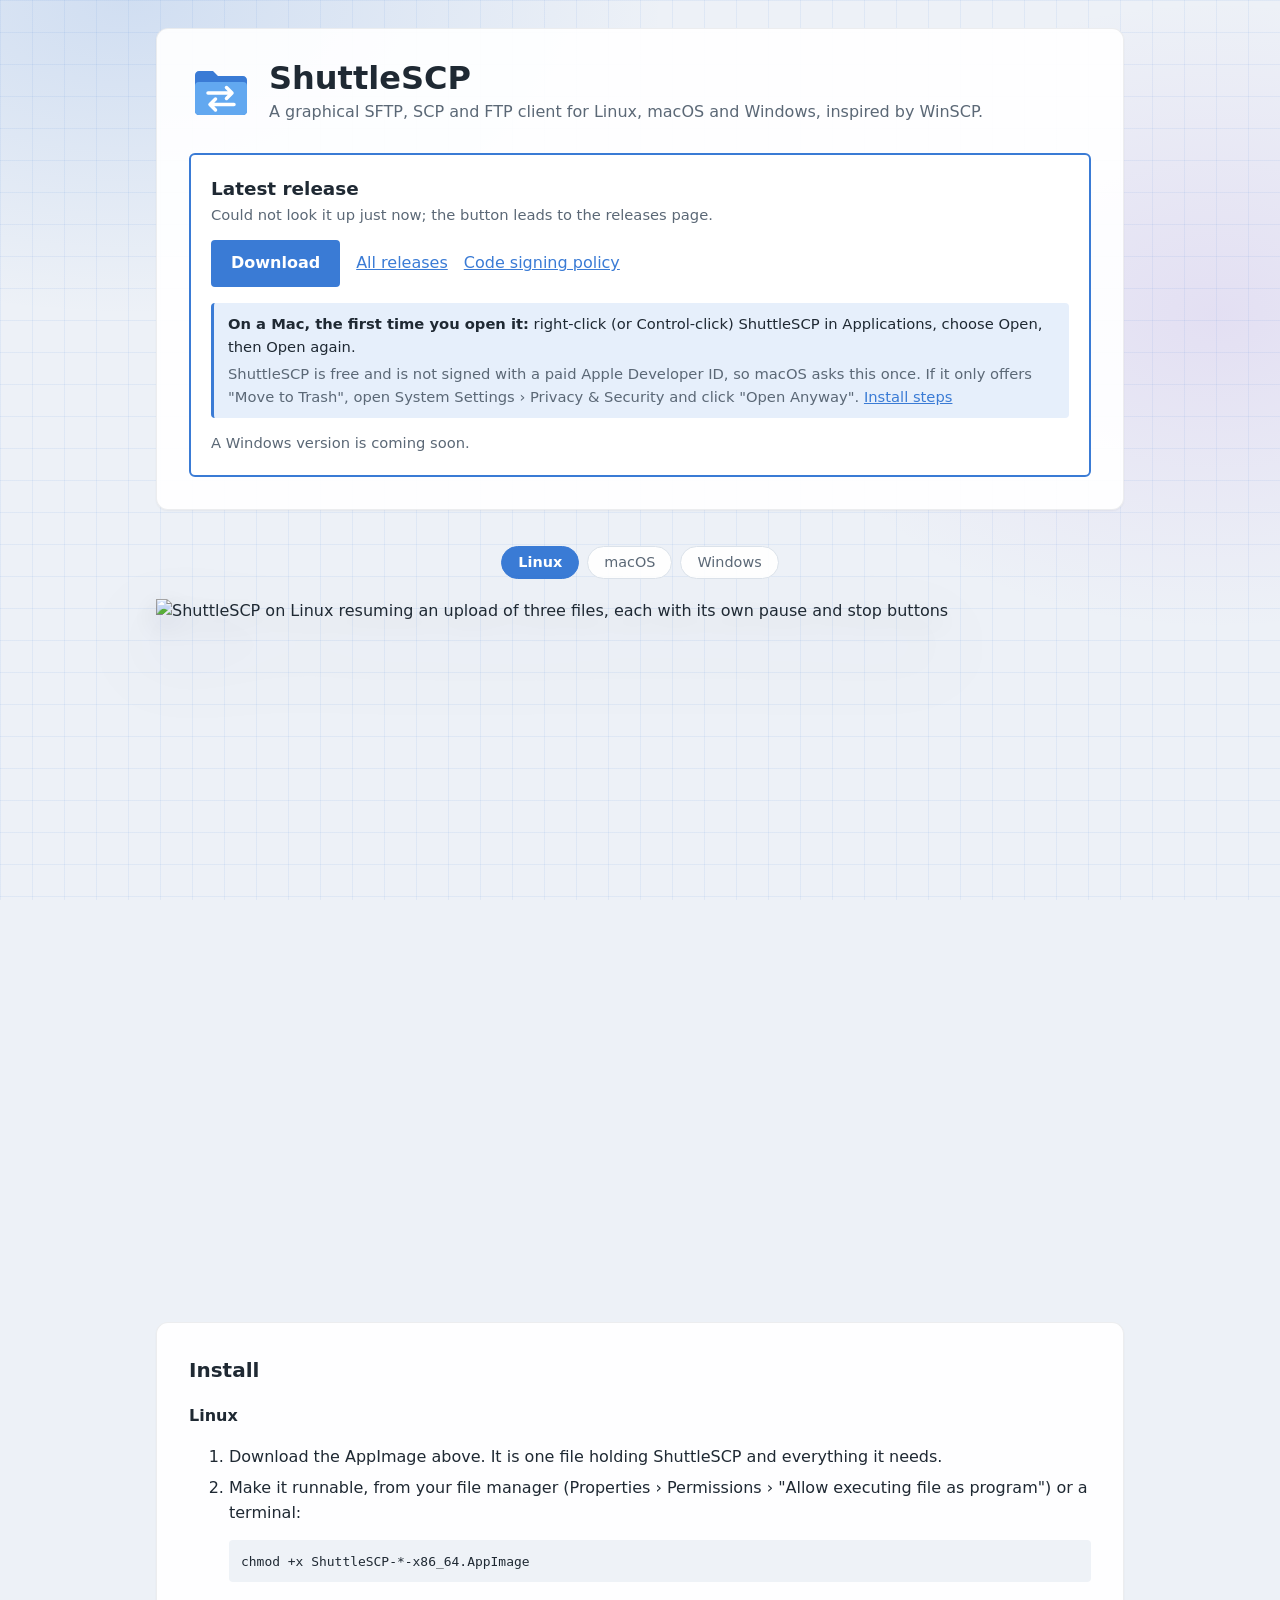
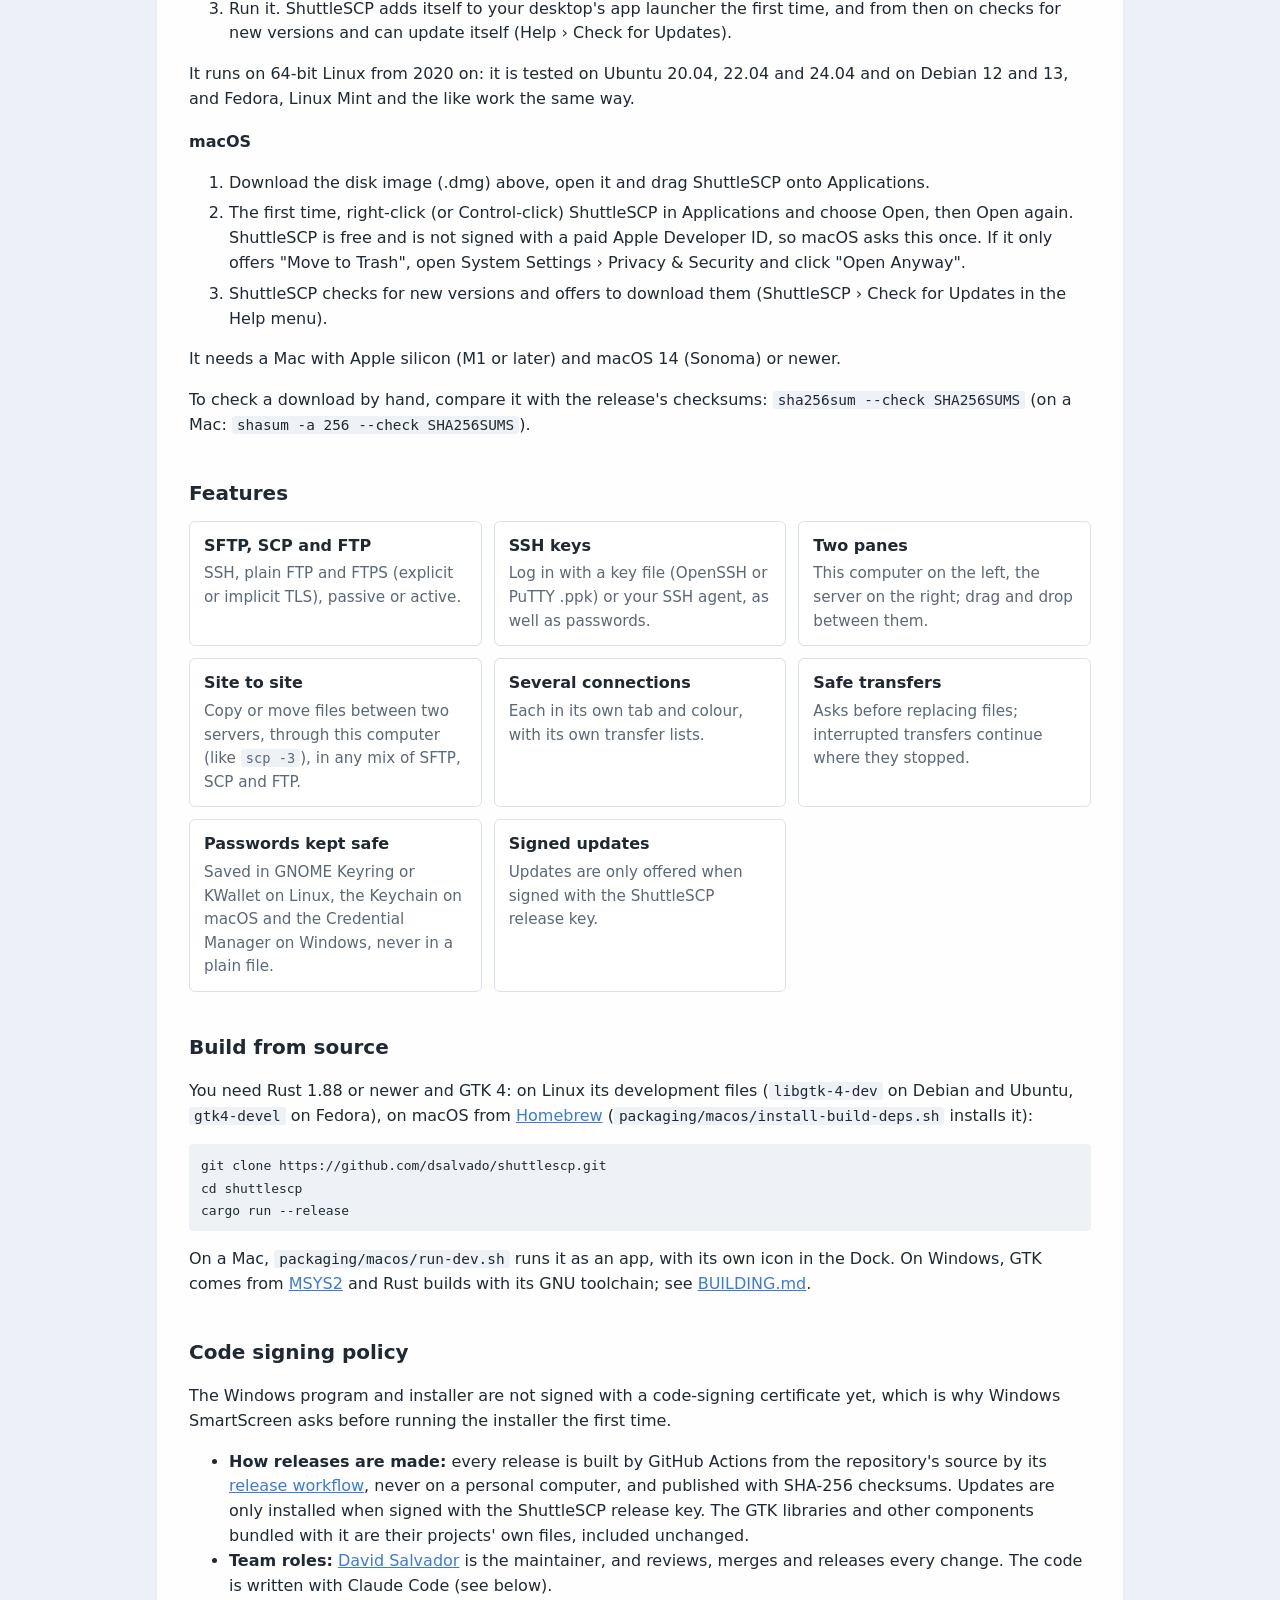
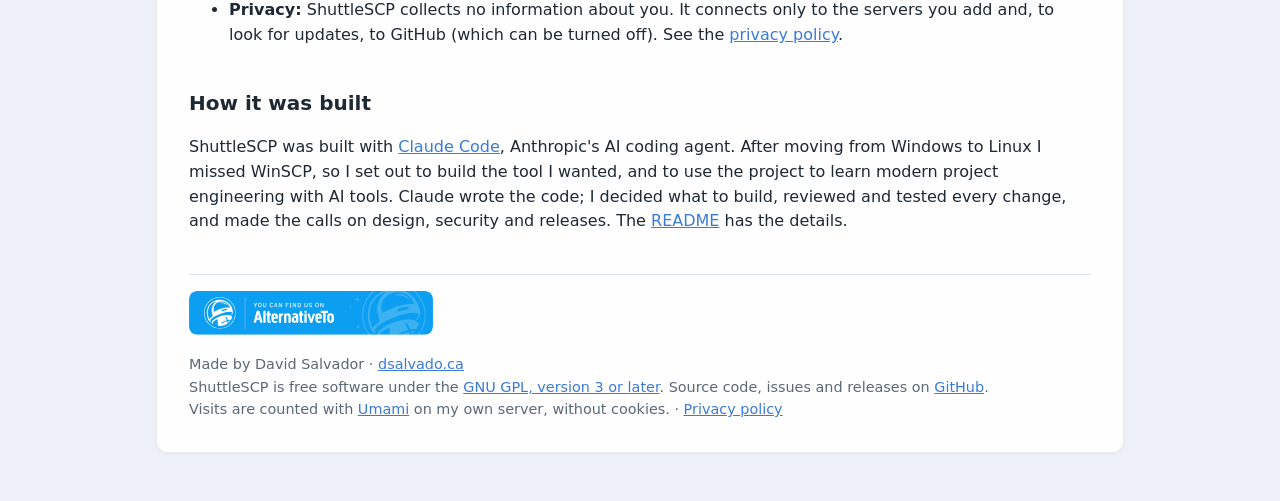
==== commit 935c6750: "Say plainly that Windows builds are unsigned The SignPath Foundation turned the application down for" ====
--- a/site/index.html
+++ b/site/index.html
@@ -331,22 +331,18 @@
     its GNU toolchain; see <a href="https://github.com/dsalvado/shuttlescp/blob/master/BUILDING.md">BUILDING.md</a>.</p>
 
   <h2 id="code-signing-policy">Code signing policy</h2>
-  <p>Windows releases are to be signed through the SignPath Foundation, which signs
-    open-source programs for free. It was applied for in October 2026; until it is
-    approved, the Windows installer is unsigned.</p>
-  <p>Free code signing provided by <a href="https://about.signpath.io">SignPath.io</a>,
-    certificate by <a href="https://signpath.org">SignPath Foundation</a></p>
+  <p>The Windows program and installer are not signed with a code-signing certificate yet,
+    which is why Windows SmartScreen asks before running the installer the first time.</p>
   <ul>
-    <li><strong>What is signed:</strong> <code>shuttlescp.exe</code> and the Windows installer, built
-      by GitHub Actions from the repository's source by its
+    <li><strong>How releases are made:</strong> every release is built by GitHub Actions from the
+      repository's source by its
       <a href="https://github.com/dsalvado/shuttlescp/blob/master/.github/workflows/release.yml">release workflow</a>,
-      never on a personal computer. The GTK libraries and other components bundled with it are
-      their projects' own files, included unchanged.</li>
-    <li><strong>Team roles:</strong> committers and reviewers:
-      <a href="https://github.com/dsalvado">David Salvador</a>. Approvers:
-      <a href="https://github.com/dsalvado">David Salvador</a>. The code is written with Claude
-      Code (see below); every change is reviewed and merged by the maintainer, and each release
-      is approved for signing by hand.</li>
+      never on a personal computer, and published with SHA-256 checksums. Updates are only
+      installed when signed with the ShuttleSCP release key. The GTK libraries and other
+      components bundled with it are their projects' own files, included unchanged.</li>
+    <li><strong>Team roles:</strong> <a href="https://github.com/dsalvado">David Salvador</a> is the
+      maintainer, and reviews, merges and releases every change. The code is written with Claude
+      Code (see below).</li>
     <li><strong>Privacy:</strong> ShuttleSCP collects no information about you. It connects only to
       the servers you add and, to look for updates, to GitHub (which can be turned off). See the
       <a href="https://github.com/dsalvado/shuttlescp/blob/master/PRIVACY.md">privacy policy</a>.</li>
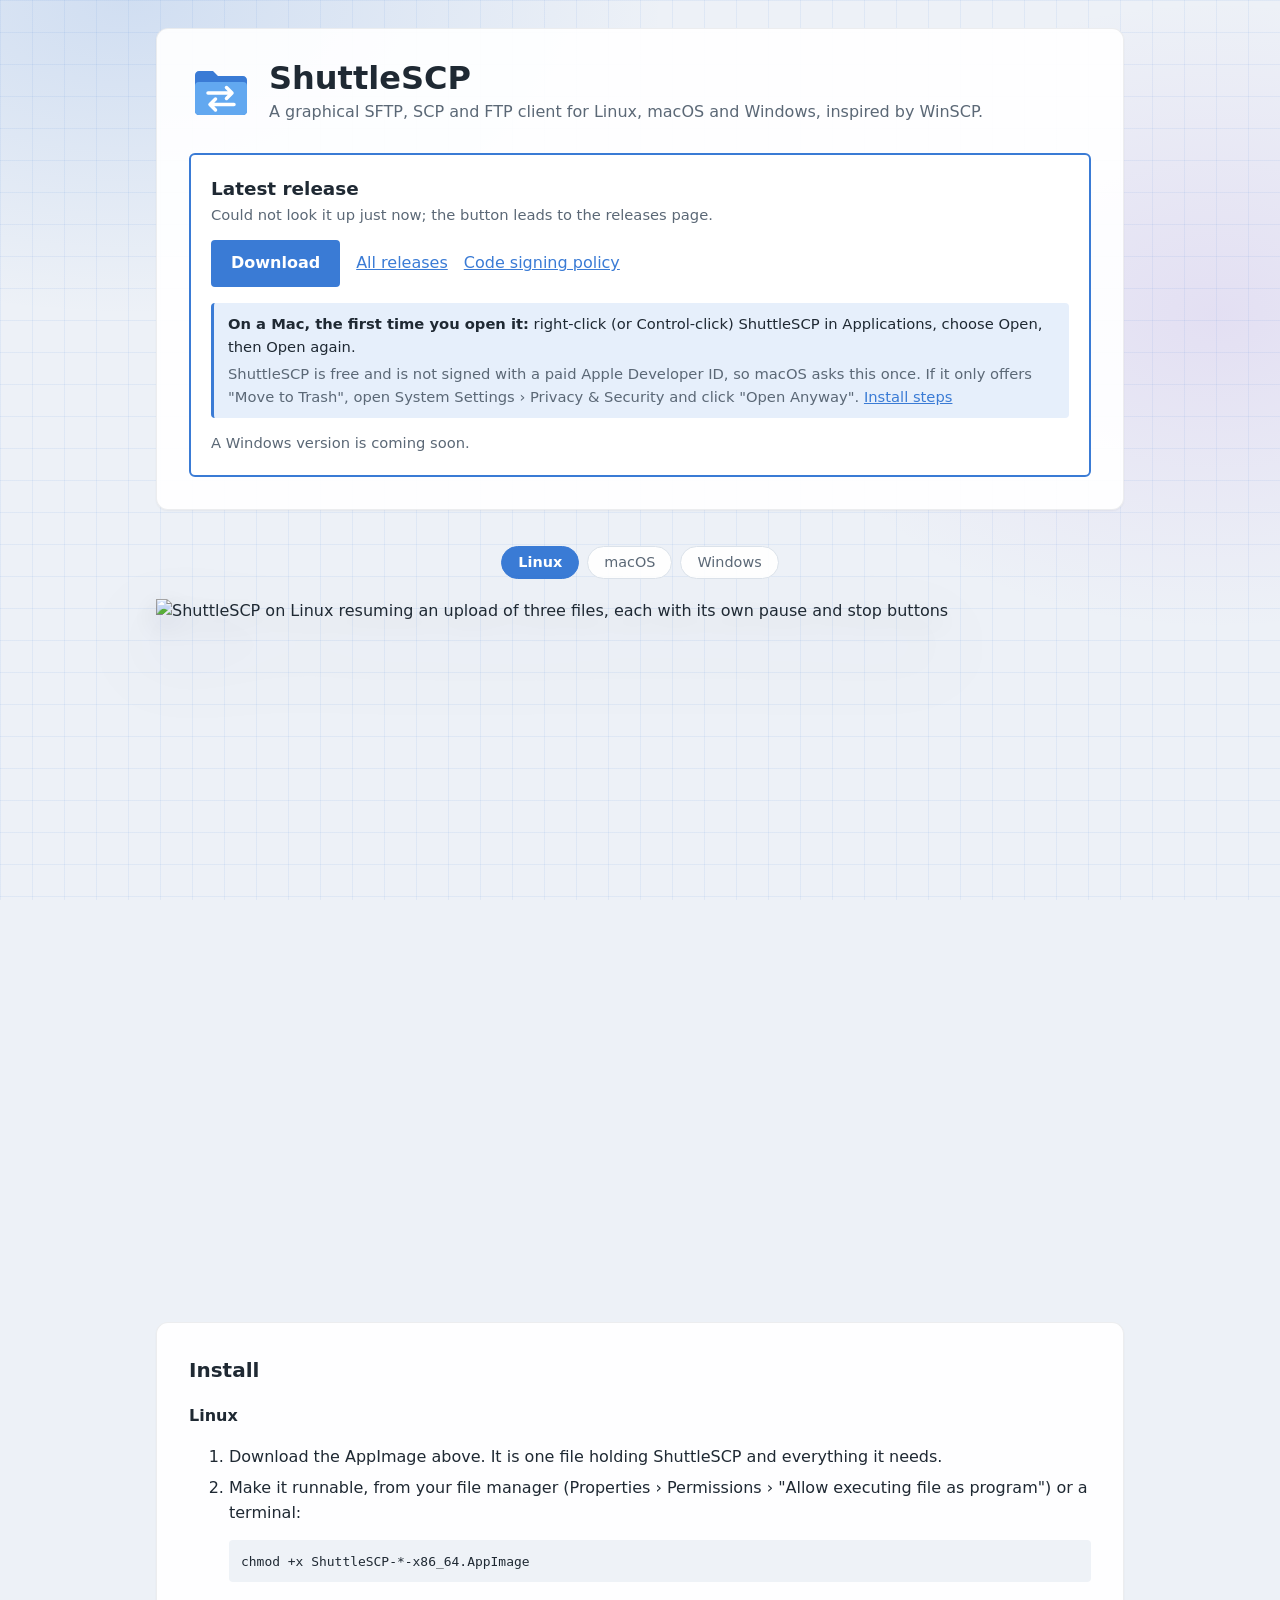
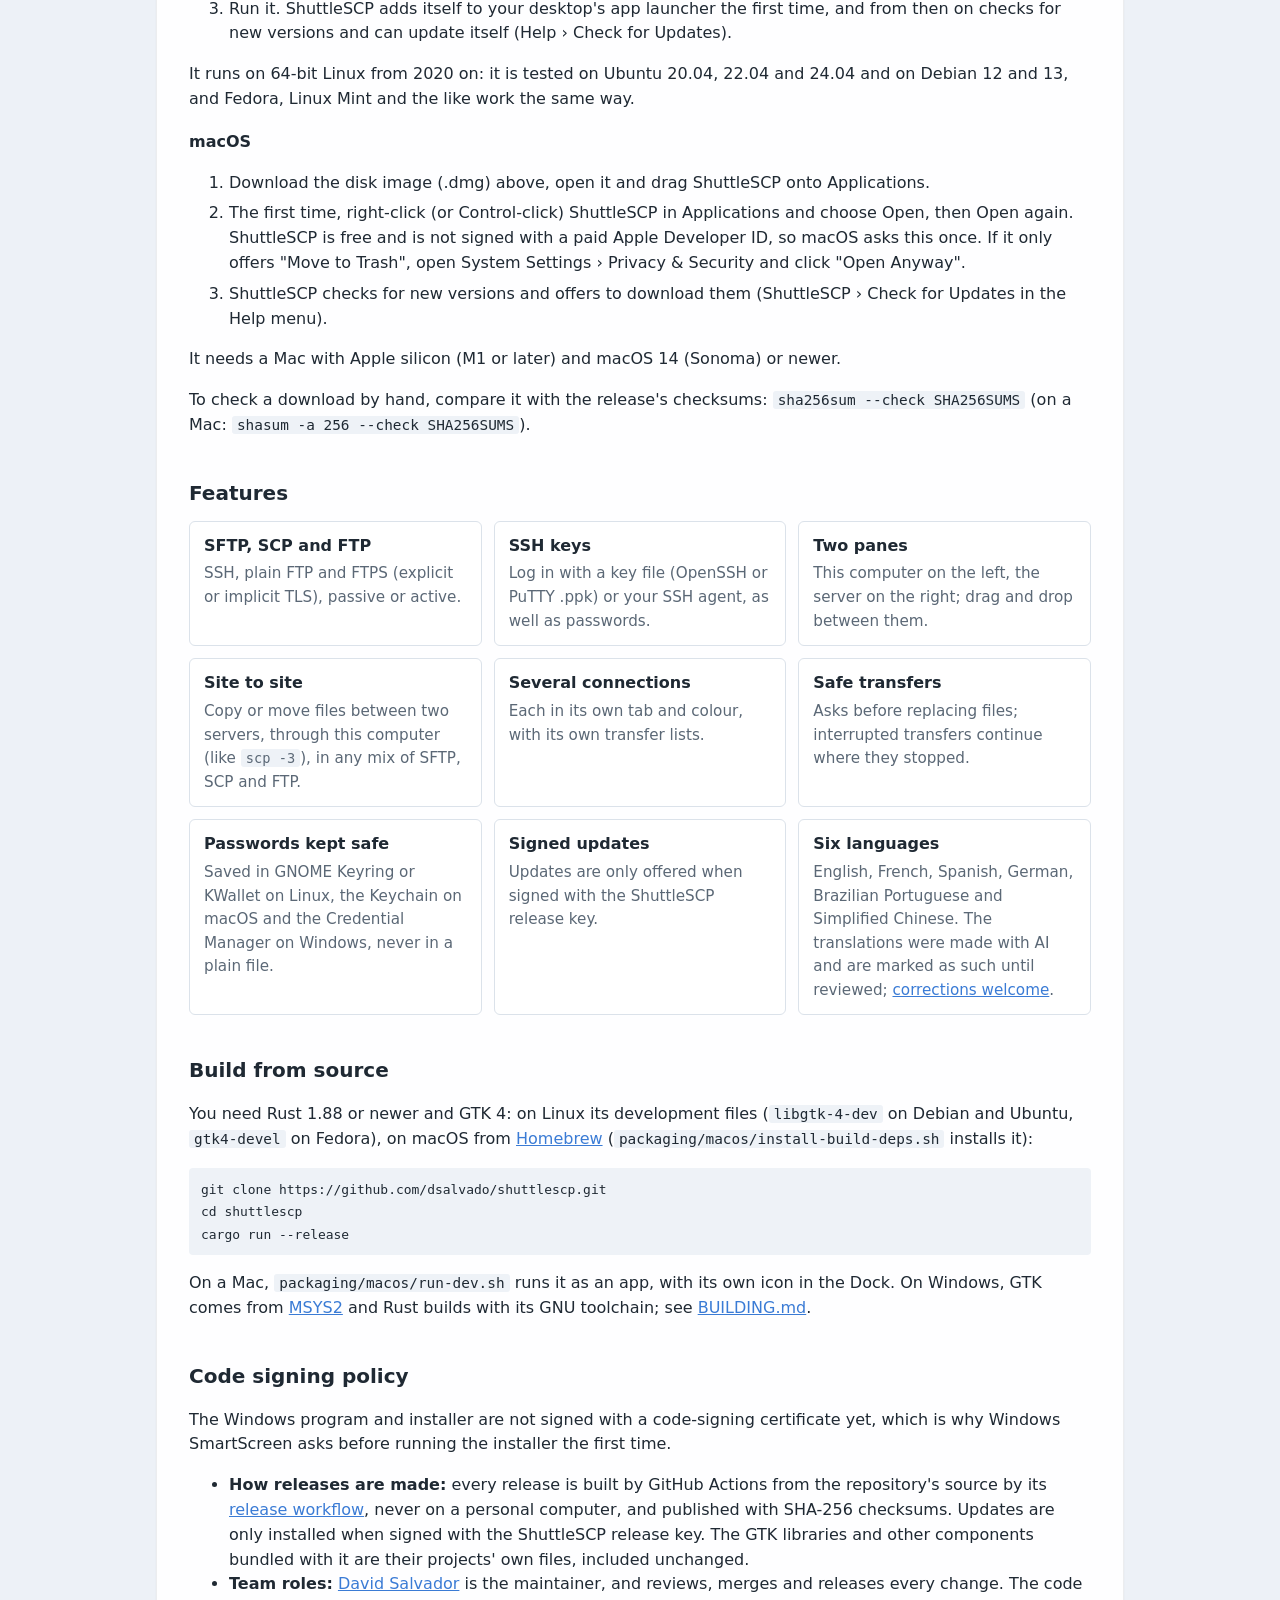
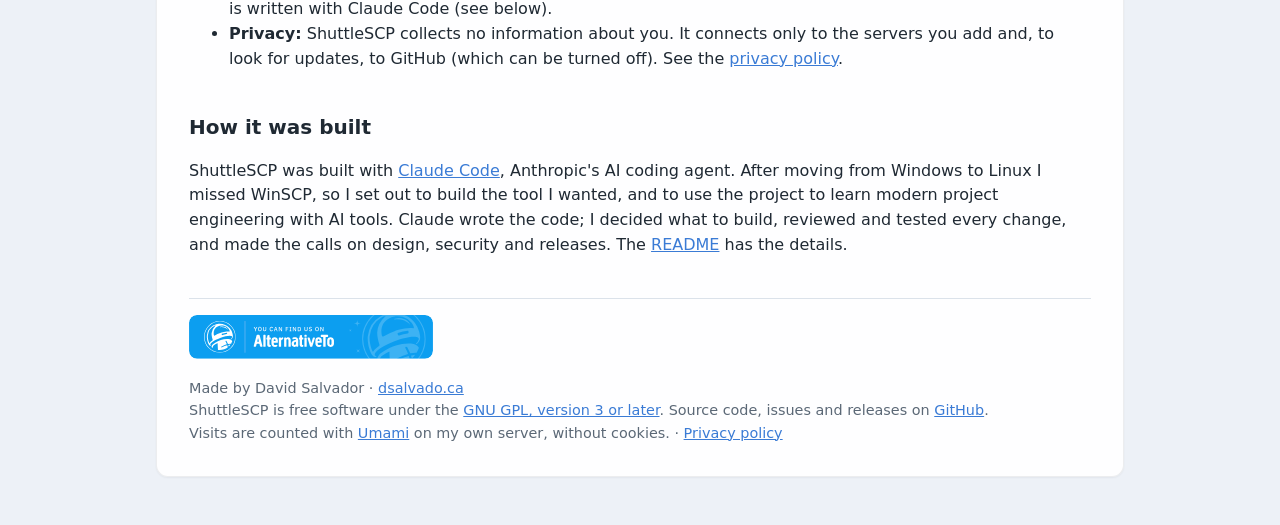
==== commit e7099e3a: "Document the interface languages and how to contribute translations README: a Languages section (wha" ====
--- a/site/index.html
+++ b/site/index.html
@@ -316,6 +316,7 @@
     <div class="feature"><h3>Safe transfers</h3><p>Asks before replacing files; interrupted transfers continue where they stopped.</p></div>
     <div class="feature"><h3>Passwords kept safe</h3><p>Saved in GNOME Keyring or KWallet on Linux, the Keychain on macOS and the Credential Manager on Windows, never in a plain file.</p></div>
     <div class="feature"><h3>Signed updates</h3><p>Updates are only offered when signed with the ShuttleSCP release key.</p></div>
+    <div class="feature"><h3>Six languages</h3><p>English, French, Spanish, German, Brazilian Portuguese and Simplified Chinese. The translations were made with AI and are marked as such until reviewed; <a href="https://github.com/dsalvado/shuttlescp/blob/master/CONTRIBUTING.md#translations">corrections welcome</a>.</p></div>
   </div>
 
   <h2>Build from source</h2>
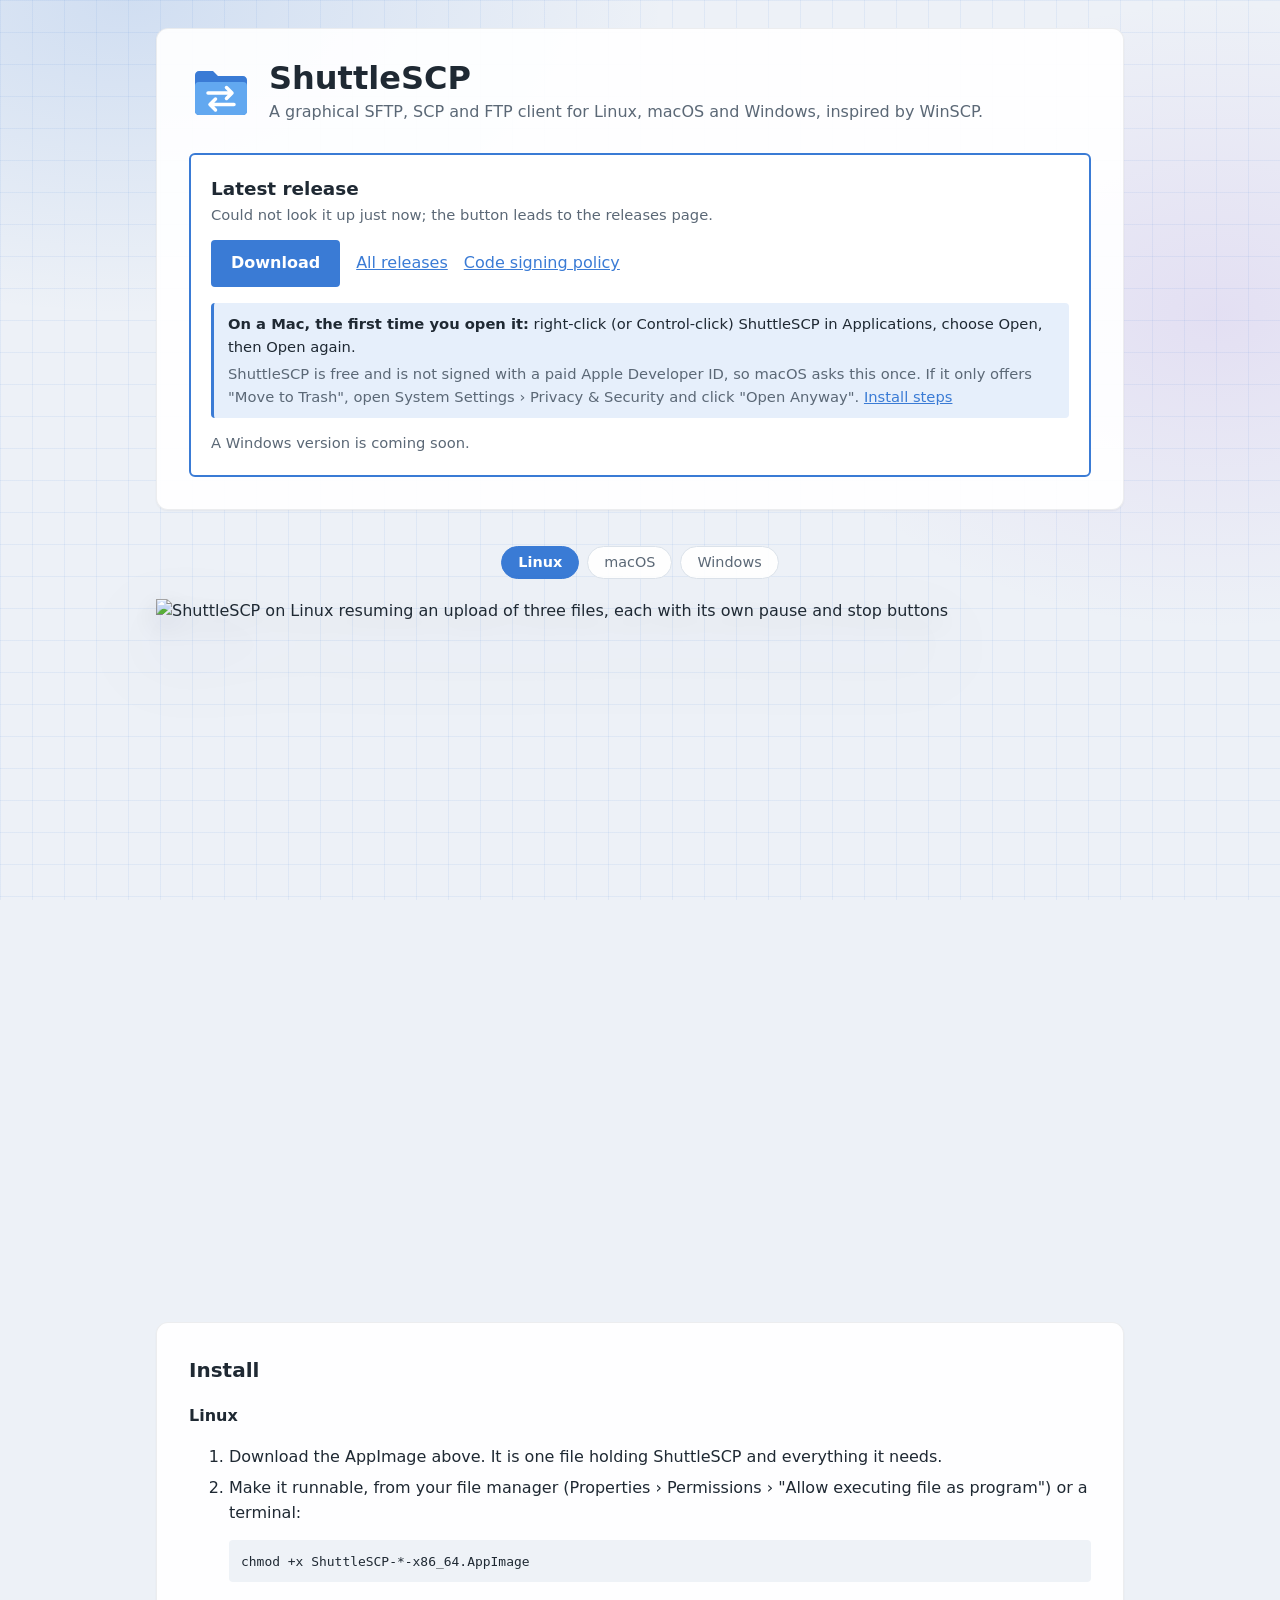
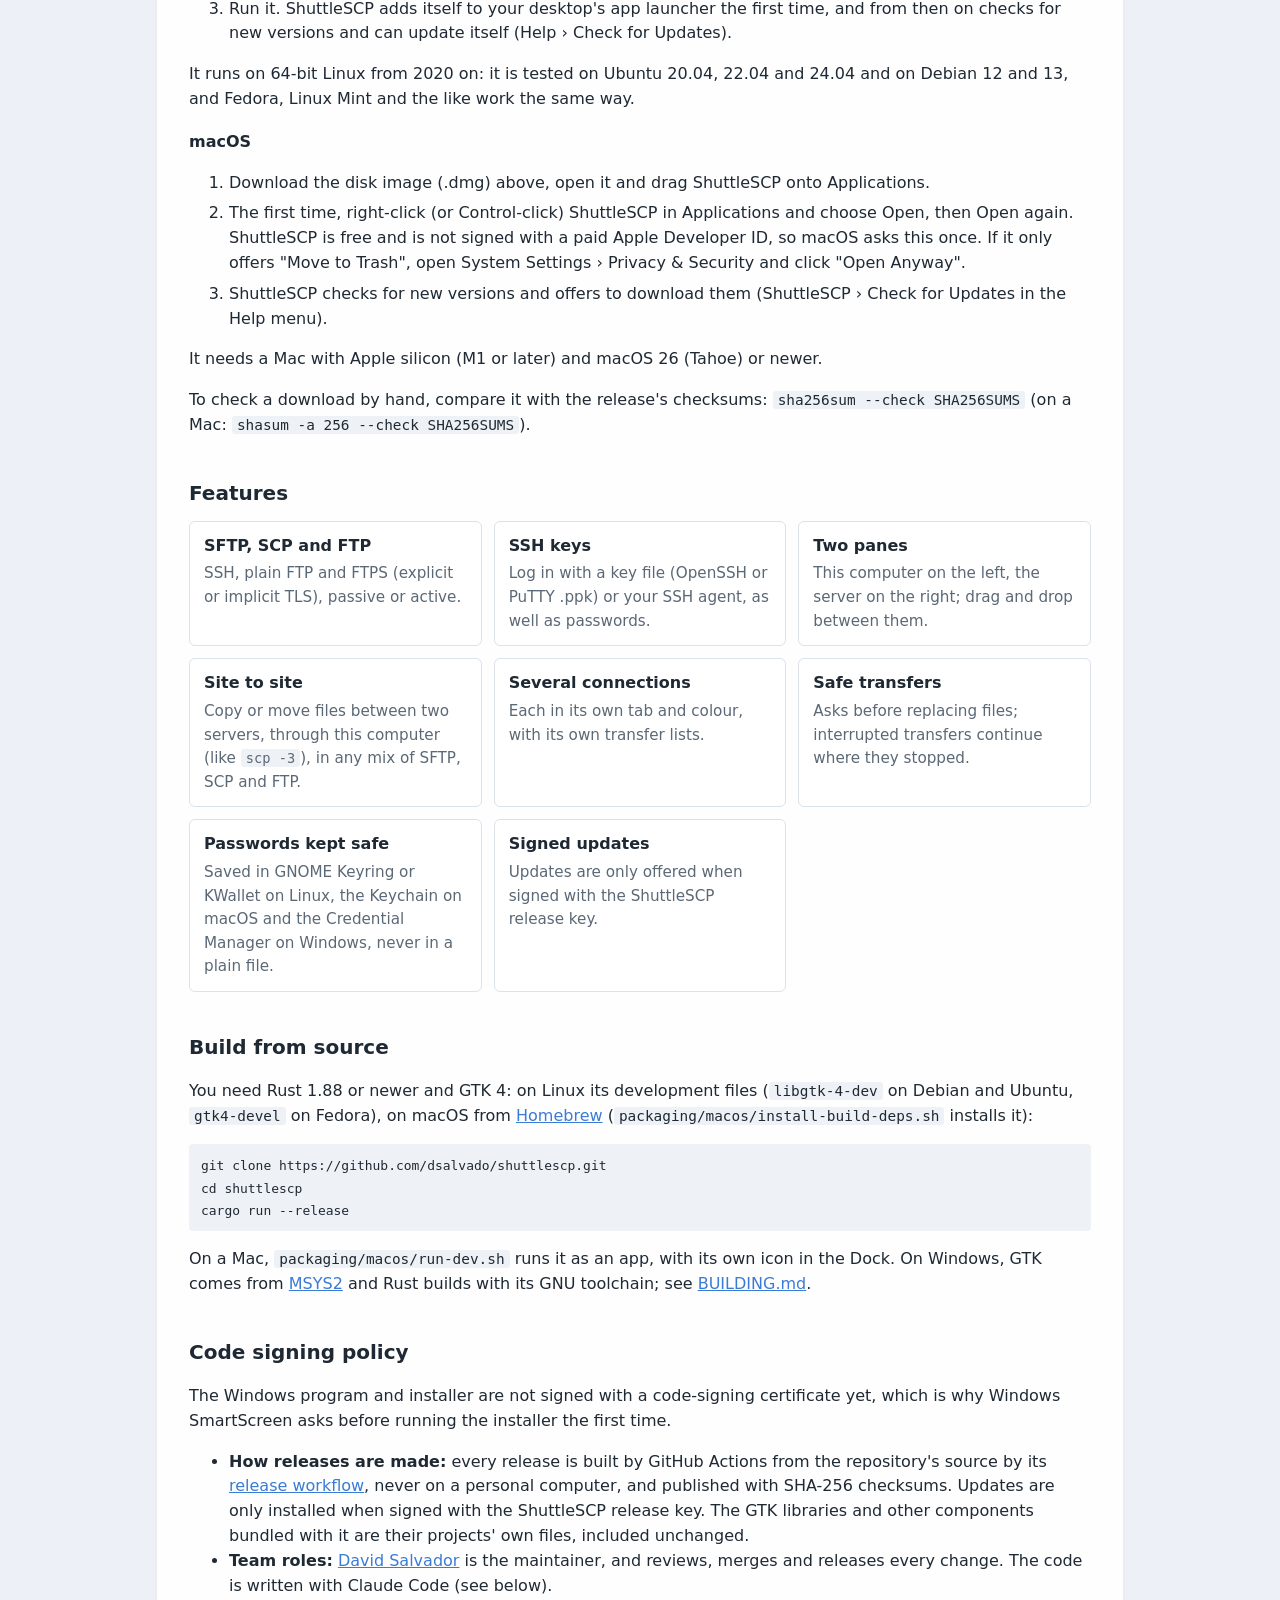
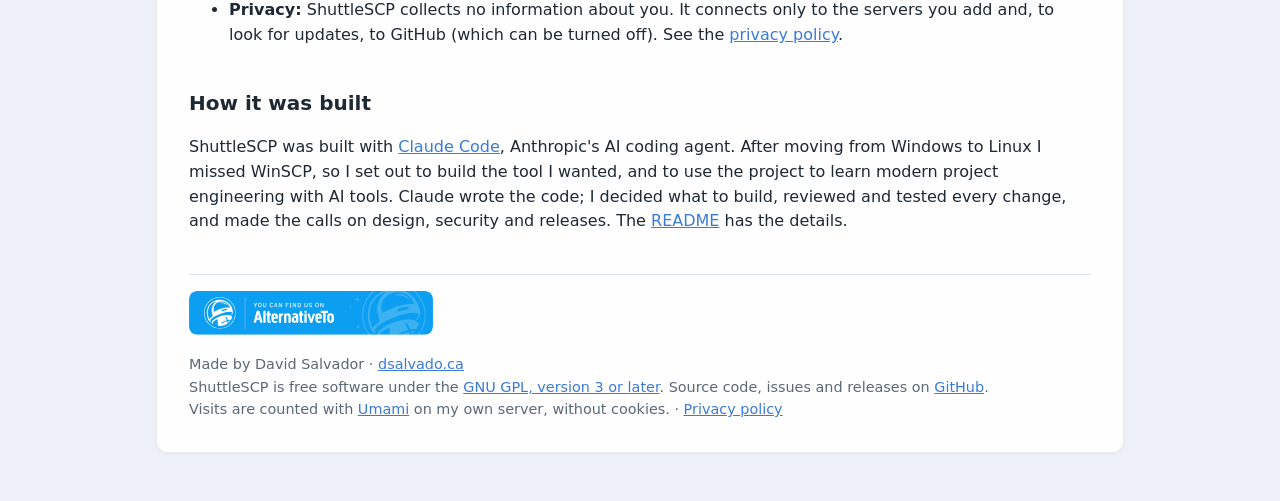
==== commit 7b829348: "Build the macOS app on macOS 26 runners GitHub retires its macOS 14 runners on 2026-11-02 (brownouts" ====
--- a/site/index.html
+++ b/site/index.html
@@ -288,7 +288,7 @@
     <li>ShuttleSCP checks for new versions and offers to download them (ShuttleSCP › Check for
       Updates in the Help menu).</li>
   </ol>
-  <p>It needs a Mac with Apple silicon (M1 or later) and macOS 14 (Sonoma) or newer.</p>
+  <p>It needs a Mac with Apple silicon (M1 or later) and macOS 26 (Tahoe) or newer.</p>
   <!-- Shown once the latest release has a Windows installer (script below). -->
   <div id="install-windows-steps" hidden>
   <h3 class="platform" id="install-windows">Windows</h3>
@@ -316,7 +316,6 @@
     <div class="feature"><h3>Safe transfers</h3><p>Asks before replacing files; interrupted transfers continue where they stopped.</p></div>
     <div class="feature"><h3>Passwords kept safe</h3><p>Saved in GNOME Keyring or KWallet on Linux, the Keychain on macOS and the Credential Manager on Windows, never in a plain file.</p></div>
     <div class="feature"><h3>Signed updates</h3><p>Updates are only offered when signed with the ShuttleSCP release key.</p></div>
-    <div class="feature"><h3>Six languages</h3><p>English, French, Spanish, German, Brazilian Portuguese and Simplified Chinese. The translations were made with AI and are marked as such until reviewed; <a href="https://github.com/dsalvado/shuttlescp/blob/master/CONTRIBUTING.md#translations">corrections welcome</a>.</p></div>
   </div>
 
   <h2>Build from source</h2>
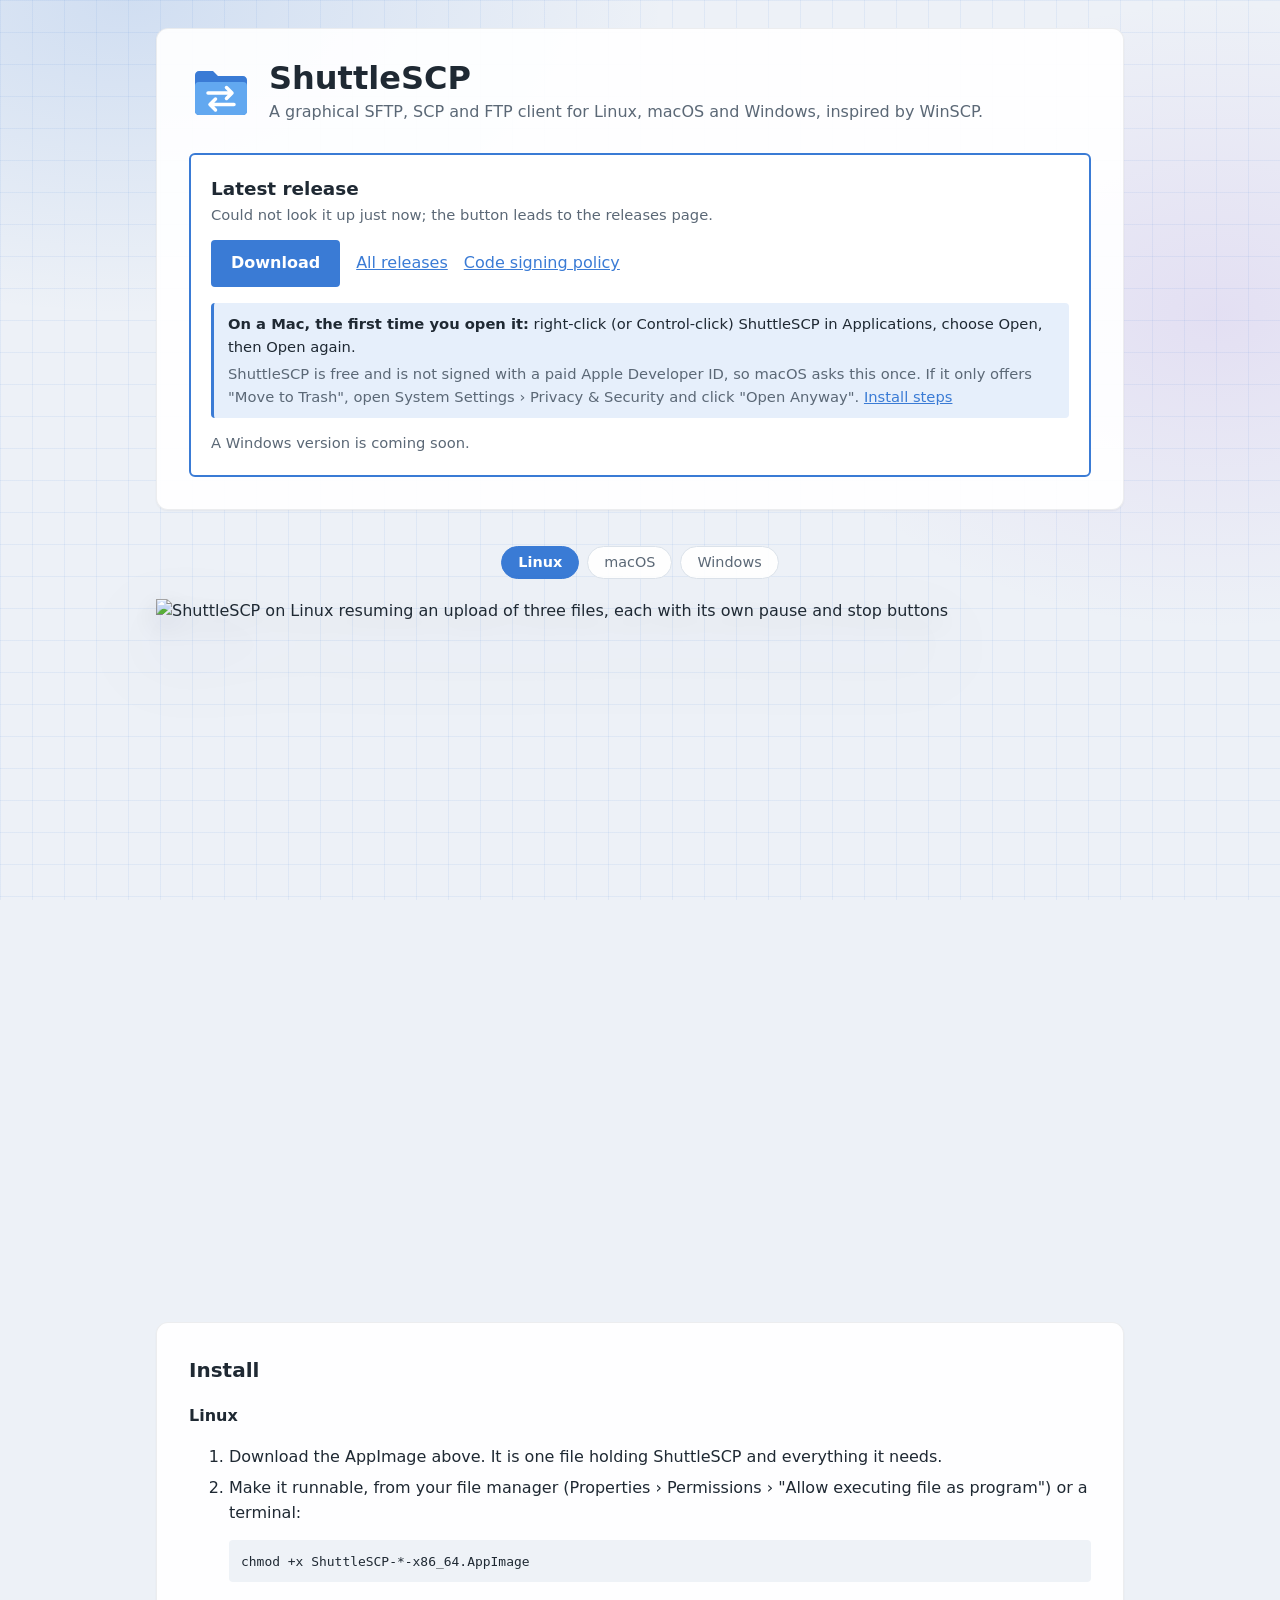
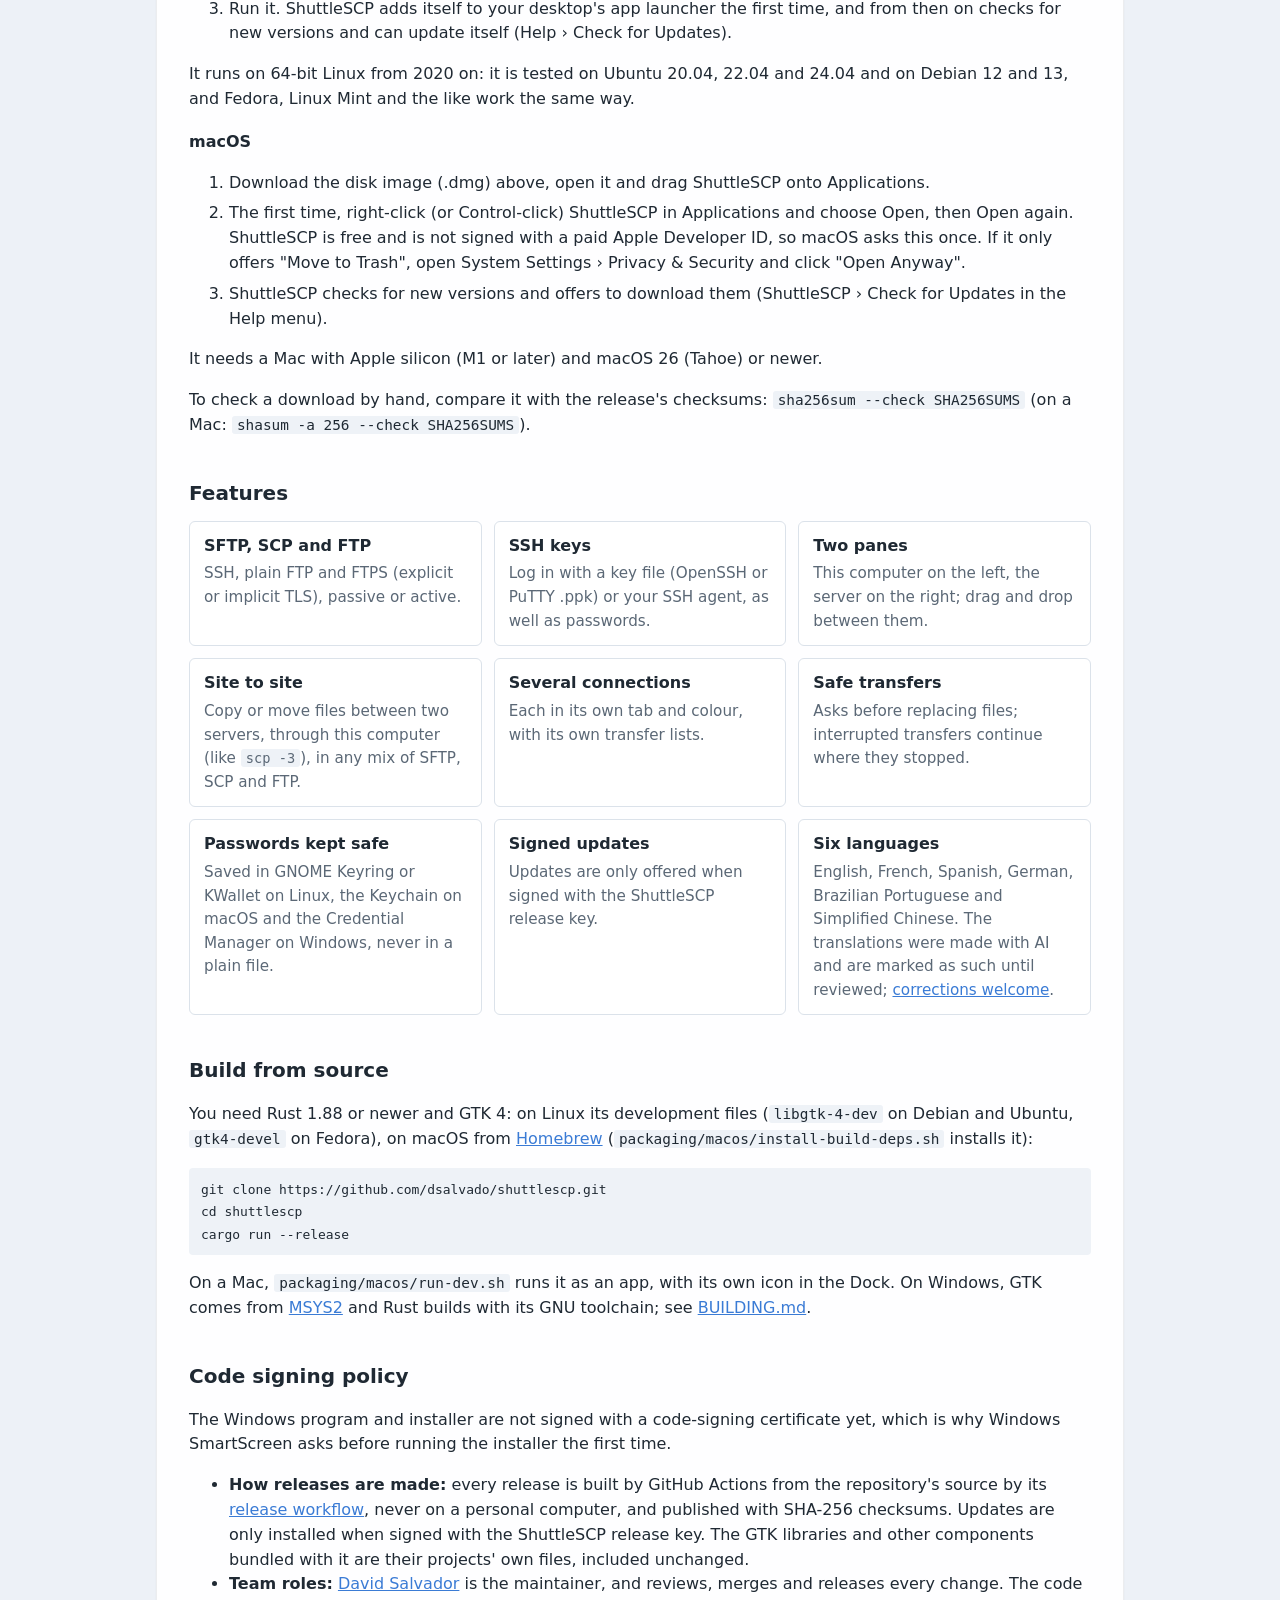
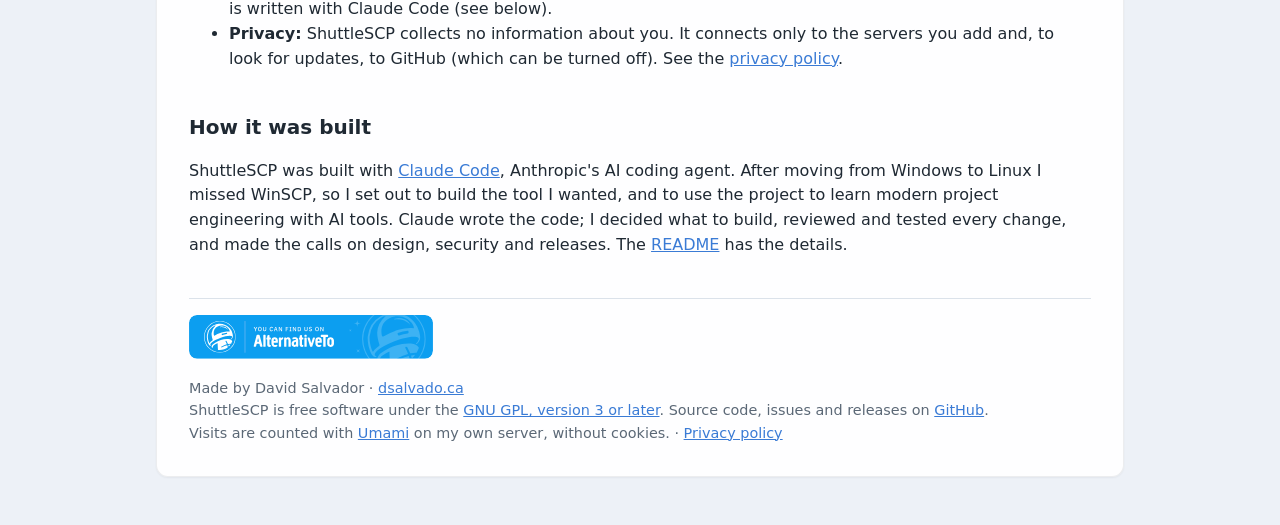
==== commit 34b0240b: "Merge remote-tracking branch 'origin/master' into preferences-window # Conflicts: #	CHANGELOG.md" ====
--- a/site/index.html
+++ b/site/index.html
@@ -316,6 +316,7 @@
     <div class="feature"><h3>Safe transfers</h3><p>Asks before replacing files; interrupted transfers continue where they stopped.</p></div>
     <div class="feature"><h3>Passwords kept safe</h3><p>Saved in GNOME Keyring or KWallet on Linux, the Keychain on macOS and the Credential Manager on Windows, never in a plain file.</p></div>
     <div class="feature"><h3>Signed updates</h3><p>Updates are only offered when signed with the ShuttleSCP release key.</p></div>
+    <div class="feature"><h3>Six languages</h3><p>English, French, Spanish, German, Brazilian Portuguese and Simplified Chinese. The translations were made with AI and are marked as such until reviewed; <a href="https://github.com/dsalvado/shuttlescp/blob/master/CONTRIBUTING.md#translations">corrections welcome</a>.</p></div>
   </div>
 
   <h2>Build from source</h2>
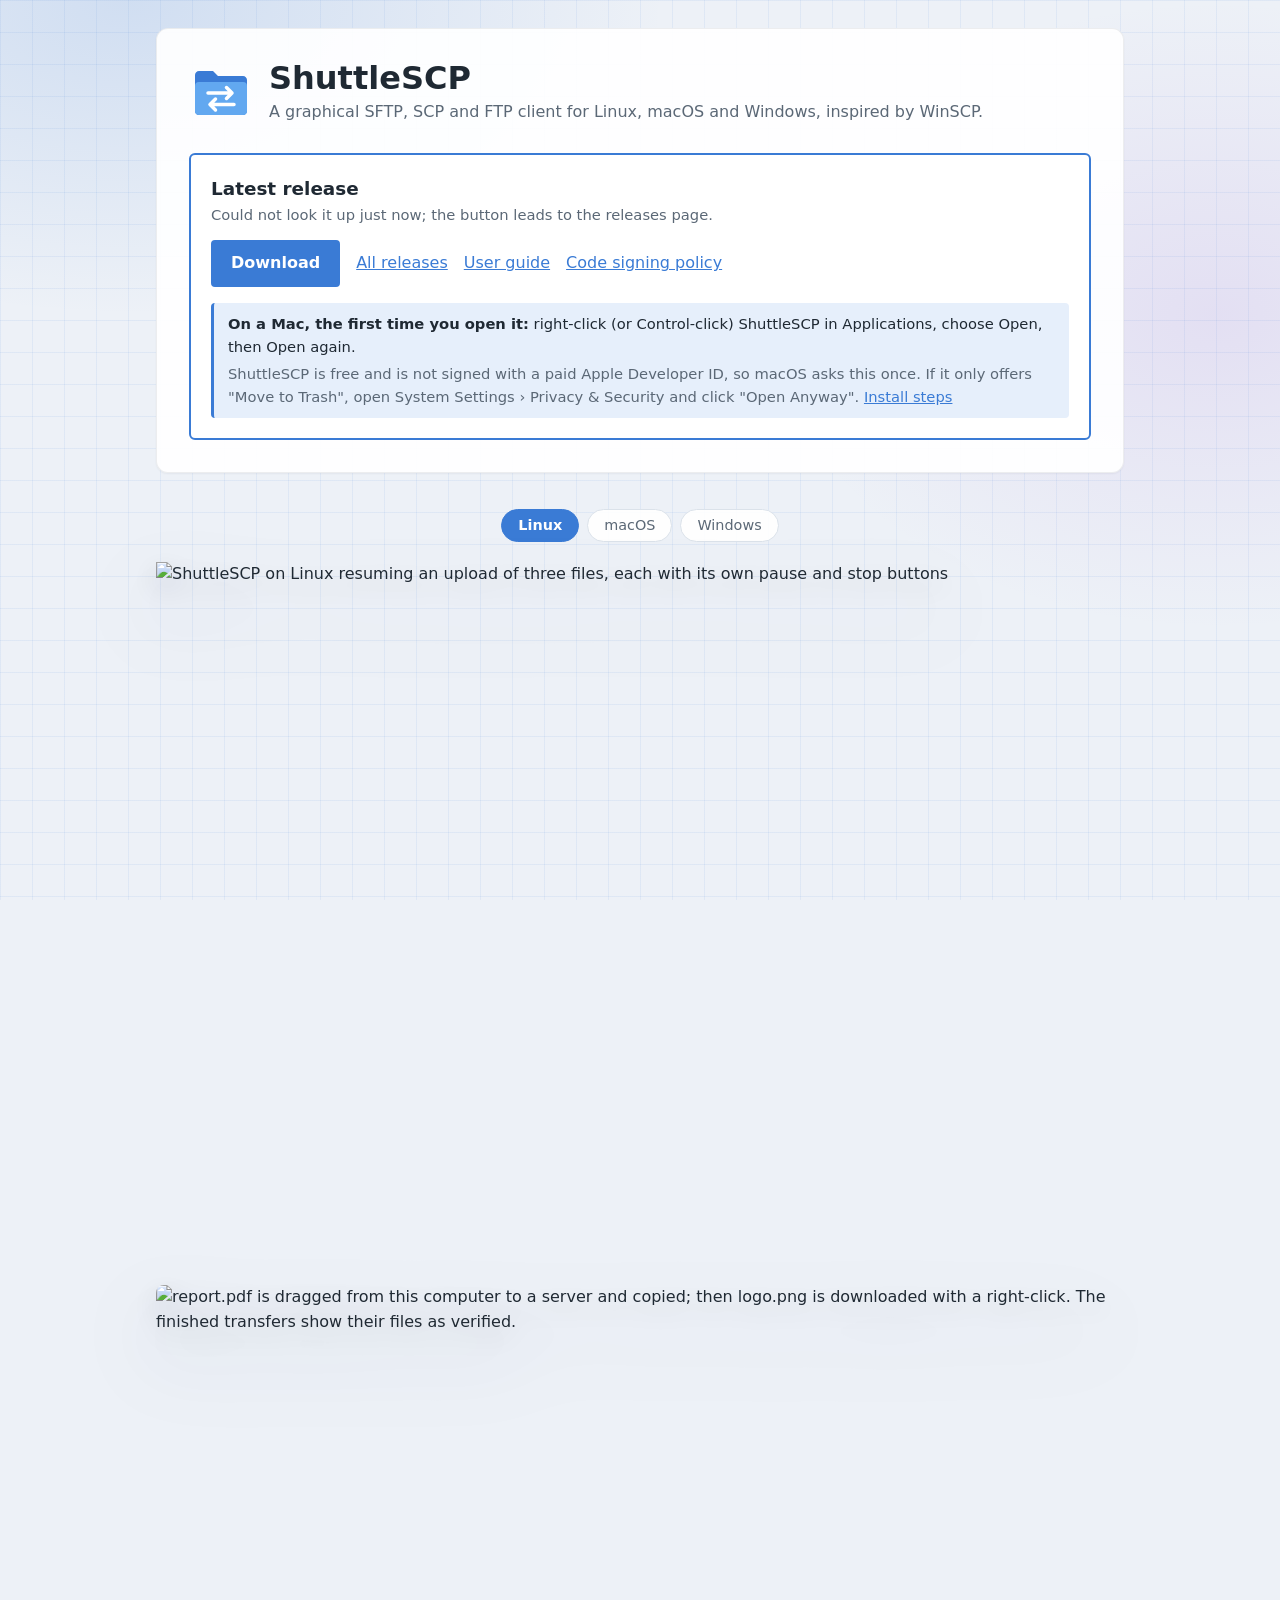
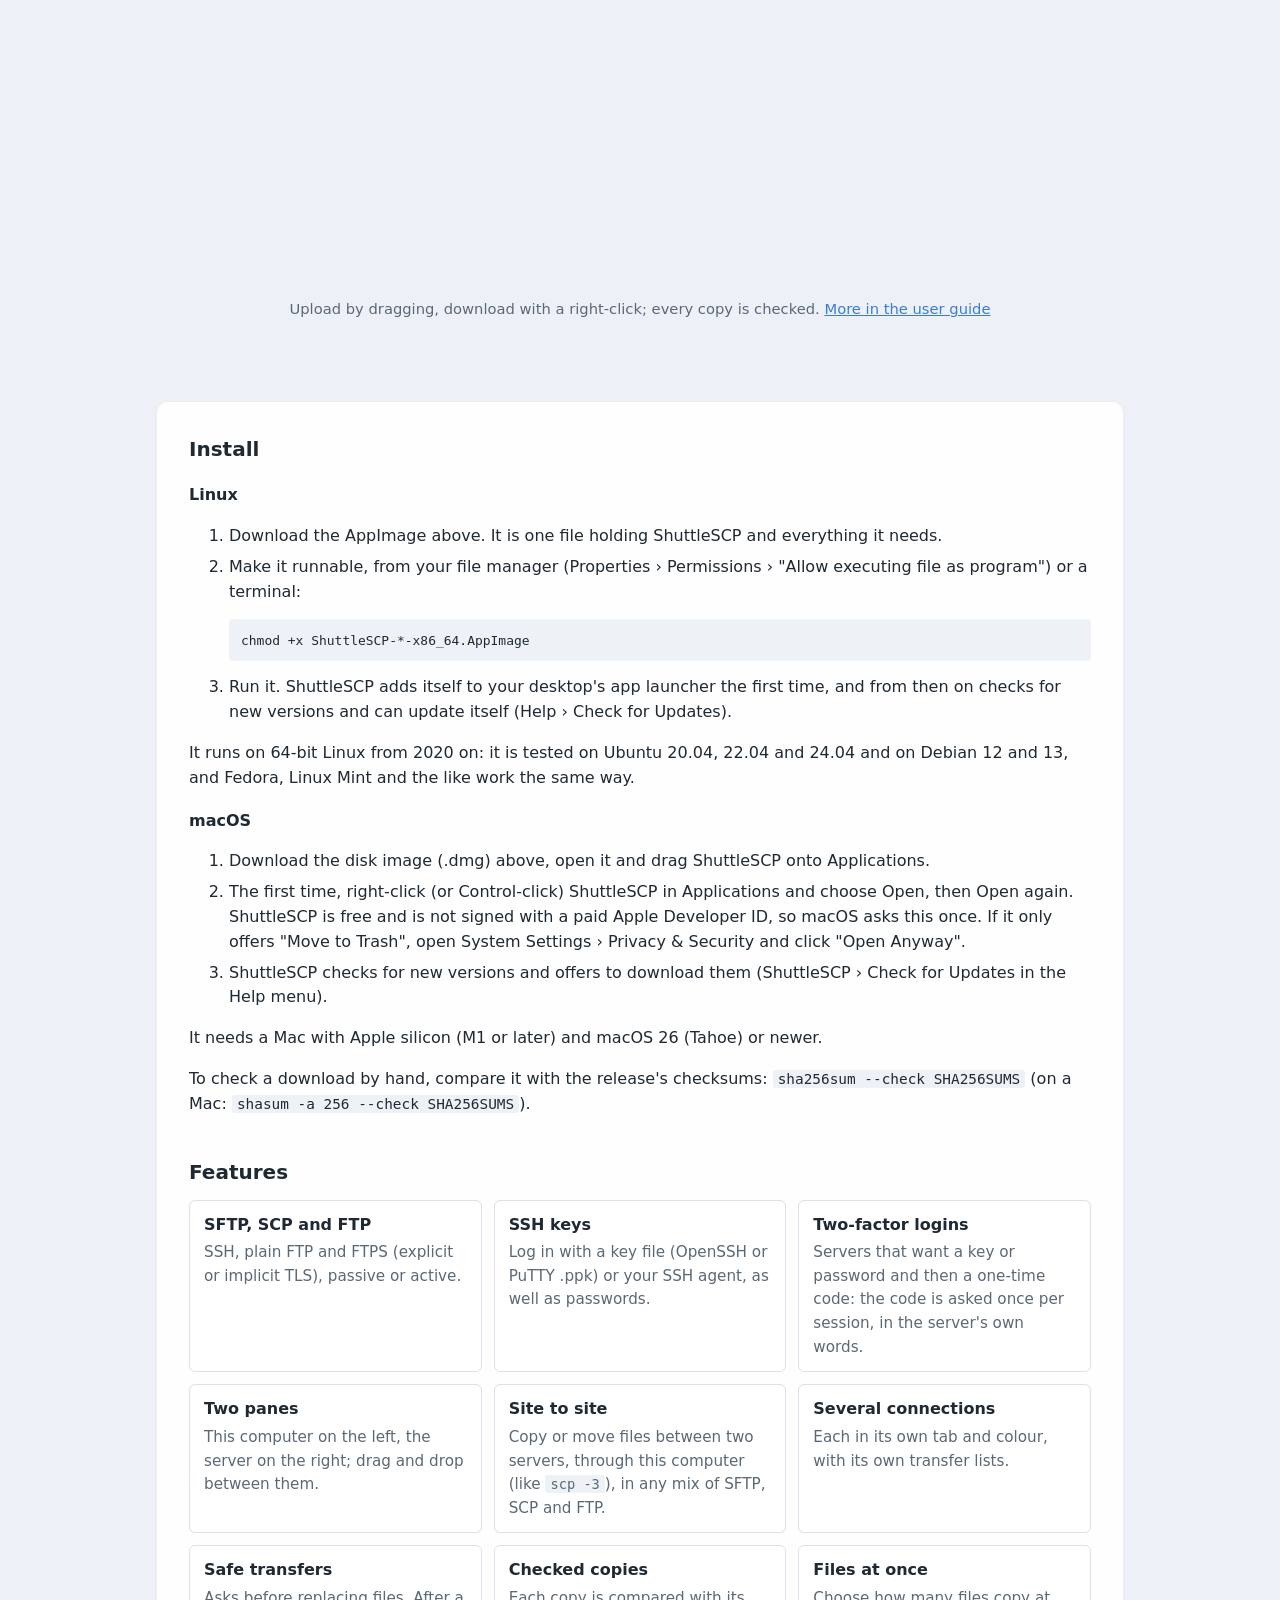
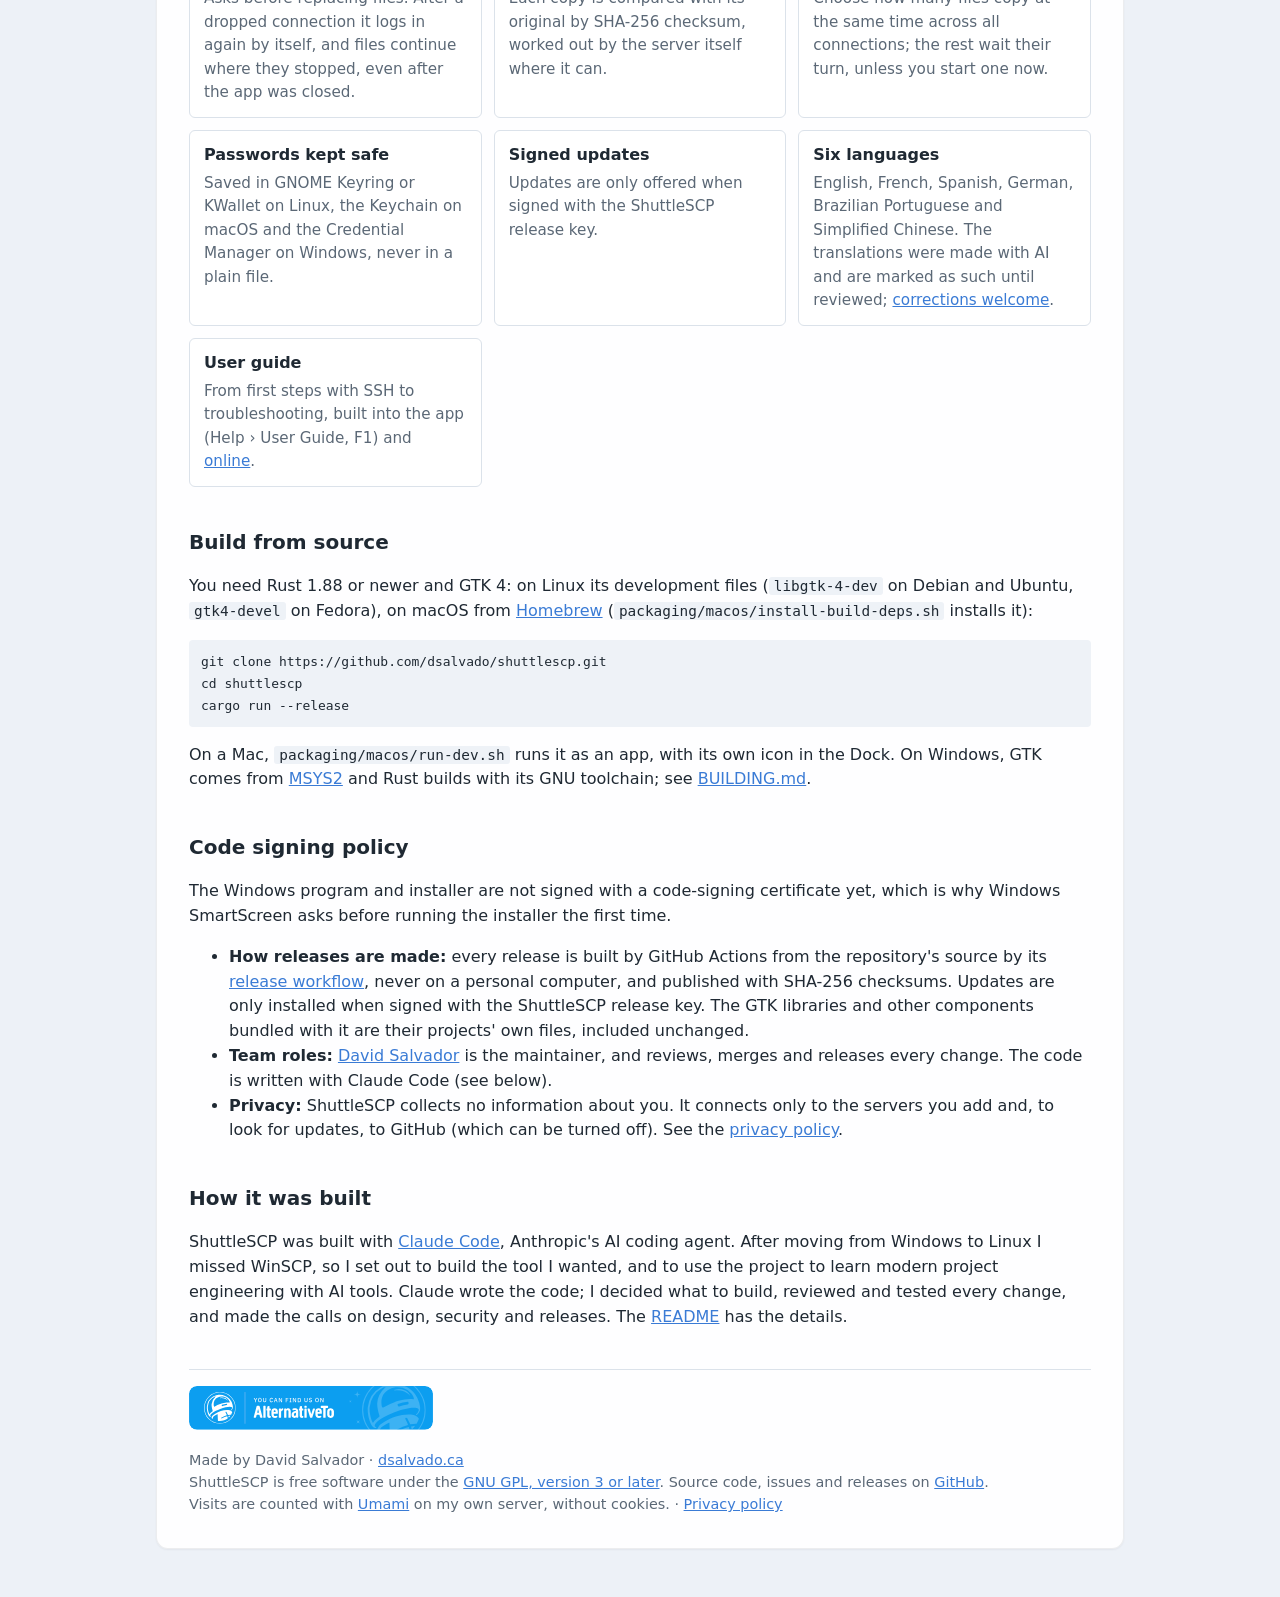
==== commit 14be6081: "Web page: newer features, a clip, and the user guide online Features gain two-factor logins, checked" ====
--- a/site/index.html
+++ b/site/index.html
@@ -167,6 +167,10 @@
     filter: var(--lift);
   }
   .shot.is-shown { opacity: 1; transform: none; }
+  /* The app at work: the user guide's clip, floating on the grid like the screenshots. */
+  .clip { margin: 0 0 80px; }
+  .clip img { display: block; width: 100%; height: auto; border-radius: 8px; filter: var(--lift); }
+  .clip figcaption { color: var(--muted); font-size: 0.92rem; text-align: center; margin-top: 22px; }
   .shot.is-leaving { opacity: 0; transform: translateX(-105%); }
   .shot-tabs { display: flex; justify-content: center; gap: 8px; margin-bottom: 20px; }
   .shot-tabs button {
@@ -231,6 +235,7 @@
       <a class="button secondary" id="download-macos" data-umami-event="download-macos" href="https://github.com/dsalvado/shuttlescp/releases/latest" hidden>Download for macOS</a>
       <a class="button secondary" id="download-windows" data-umami-event="download-windows" href="https://github.com/dsalvado/shuttlescp/releases/latest" hidden>Download for Windows</a>
       <a id="all-releases" data-umami-event="all-releases" href="https://github.com/dsalvado/shuttlescp/releases">All releases</a>
+      <a id="user-guide" data-umami-event="user-guide" href="help/">User guide</a>
       <a id="checksums" data-umami-event="checksums" href="https://github.com/dsalvado/shuttlescp/releases/latest" hidden>SHA-256 checksums</a>
       <a id="signing-policy" href="#code-signing-policy">Code signing policy</a>
     </div>
@@ -249,7 +254,7 @@
         click "Open Anyway". <a href="#install-macos">Install steps</a></p>
     </div>
     <div class="notes" id="release-notes" hidden></div>
-    <p class="meta" id="coming-soon">A Windows version is coming soon.</p>
+    <p class="meta" id="coming-soon" hidden>A Windows version is coming soon.</p>
   </section>
  </div>
 
@@ -263,6 +268,16 @@
       <img class="shot" data-system="Windows" src="screenshot-windows.png" width="1200" height="876"
            alt="ShuttleSCP on Windows, with a server connected and Explorer's file icons" loading="lazy">
     </div>
+  </figure>
+
+  <!-- The user guide's clip (docs/help/clips, made by scripts/record-help-clips.sh); the
+       guide is published with the page, under help/. Loaded only when scrolled to. -->
+  <figure class="clip">
+    <img src="help/clips/upload-download.gif" width="960" height="586" loading="lazy"
+         alt="report.pdf is dragged from this computer to a server and copied; then logo.png is
+         downloaded with a right-click. The finished transfers show their files as verified.">
+    <figcaption>Upload by dragging, download with a right-click; every copy is checked.
+      <a href="help/transferring.html">More in the user guide</a></figcaption>
   </figure>
 
  <div class="panel">
@@ -310,13 +325,17 @@
   <div class="features">
     <div class="feature"><h3>SFTP, SCP and FTP</h3><p>SSH, plain FTP and FTPS (explicit or implicit TLS), passive or active.</p></div>
     <div class="feature"><h3>SSH keys</h3><p>Log in with a key file (OpenSSH or PuTTY .ppk) or your SSH agent, as well as passwords.</p></div>
+    <div class="feature"><h3>Two-factor logins</h3><p>Servers that want a key or password and then a one-time code: the code is asked once per session, in the server's own words.</p></div>
     <div class="feature"><h3>Two panes</h3><p>This computer on the left, the server on the right; drag and drop between them.</p></div>
     <div class="feature"><h3>Site to site</h3><p>Copy or move files between two servers, through this computer (like <code>scp -3</code>), in any mix of SFTP, SCP and FTP.</p></div>
     <div class="feature"><h3>Several connections</h3><p>Each in its own tab and colour, with its own transfer lists.</p></div>
-    <div class="feature"><h3>Safe transfers</h3><p>Asks before replacing files; interrupted transfers continue where they stopped.</p></div>
+    <div class="feature"><h3>Safe transfers</h3><p>Asks before replacing files. After a dropped connection it logs in again by itself, and files continue where they stopped, even after the app was closed.</p></div>
+    <div class="feature"><h3>Checked copies</h3><p>Each copy is compared with its original by SHA-256 checksum, worked out by the server itself where it can.</p></div>
+    <div class="feature"><h3>Files at once</h3><p>Choose how many files copy at the same time across all connections; the rest wait their turn, unless you start one now.</p></div>
     <div class="feature"><h3>Passwords kept safe</h3><p>Saved in GNOME Keyring or KWallet on Linux, the Keychain on macOS and the Credential Manager on Windows, never in a plain file.</p></div>
     <div class="feature"><h3>Signed updates</h3><p>Updates are only offered when signed with the ShuttleSCP release key.</p></div>
     <div class="feature"><h3>Six languages</h3><p>English, French, Spanish, German, Brazilian Portuguese and Simplified Chinese. The translations were made with AI and are marked as such until reviewed; <a href="https://github.com/dsalvado/shuttlescp/blob/master/CONTRIBUTING.md#translations">corrections welcome</a>.</p></div>
+    <div class="feature"><h3>User guide</h3><p>From first steps with SSH to troubleshooting, built into the app (Help › User Guide, F1) and <a href="help/">online</a>.</p></div>
   </div>
 
   <h2>Build from source</h2>
